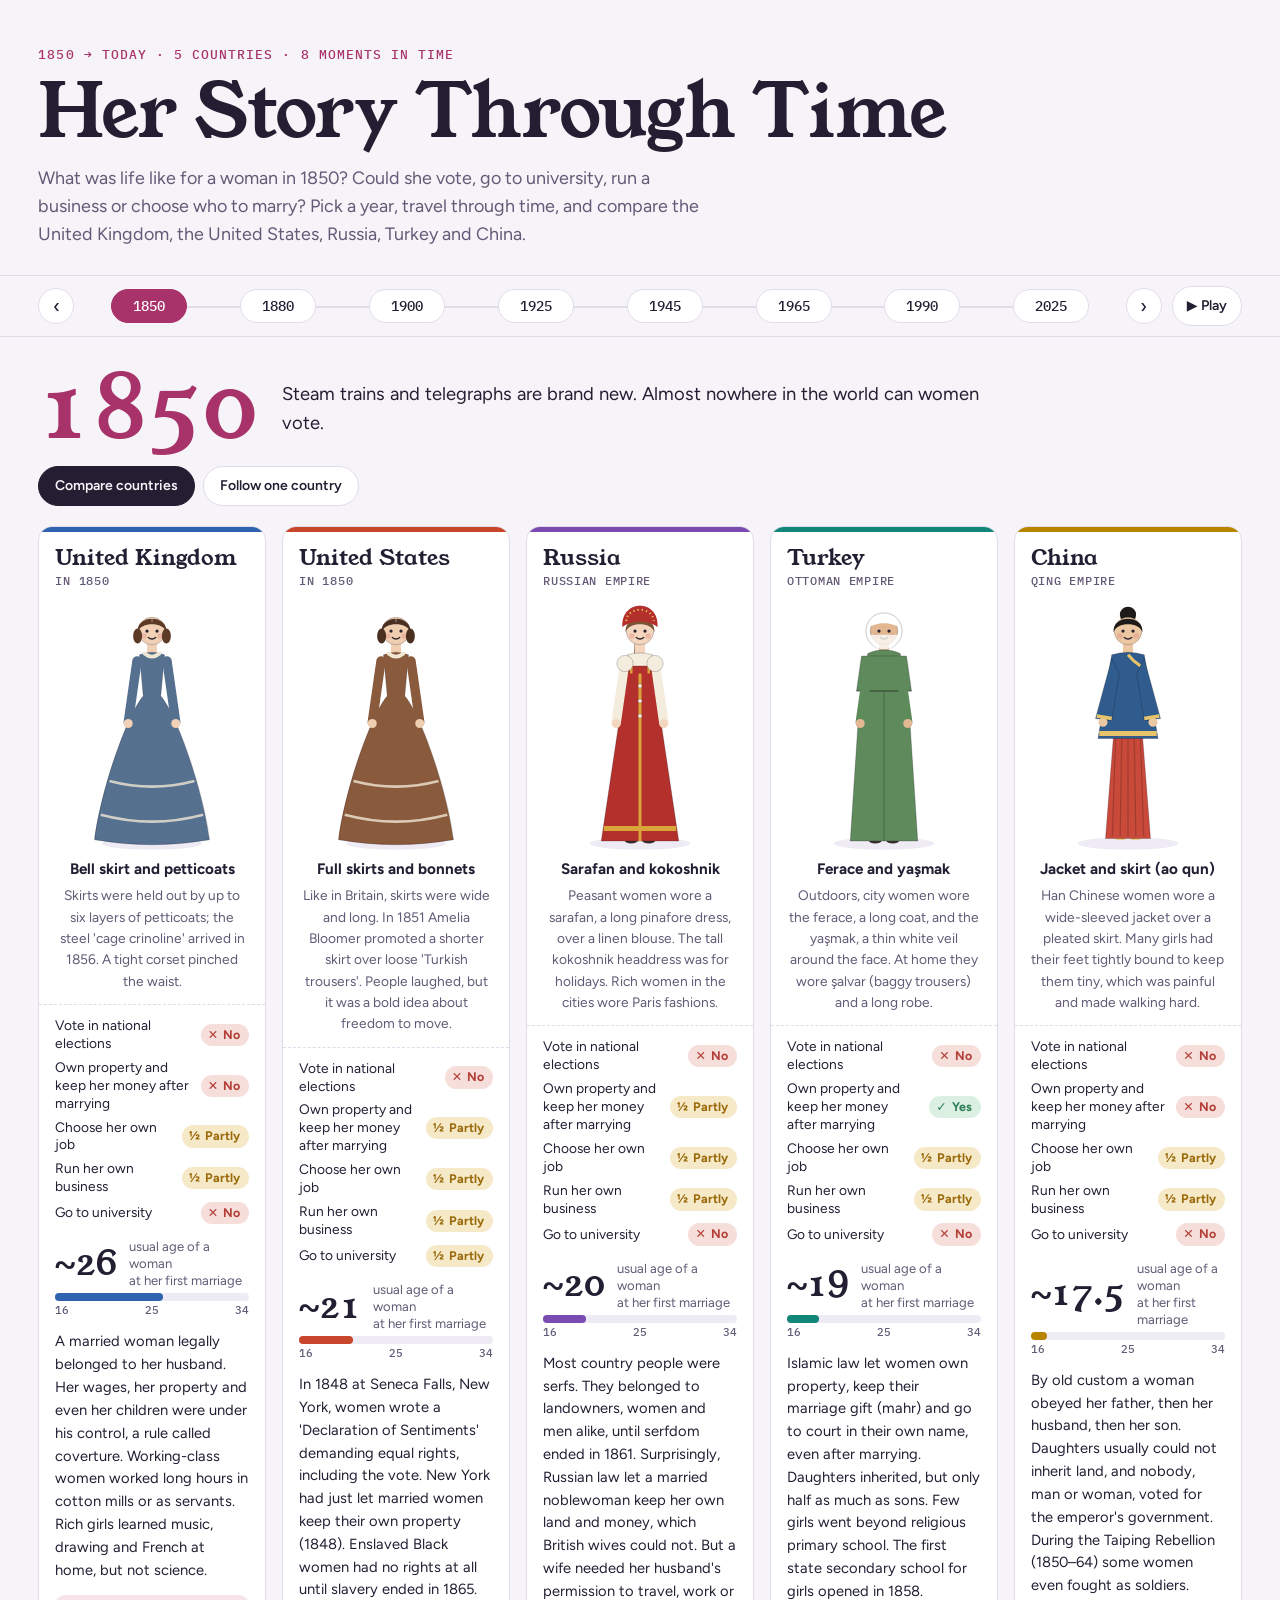
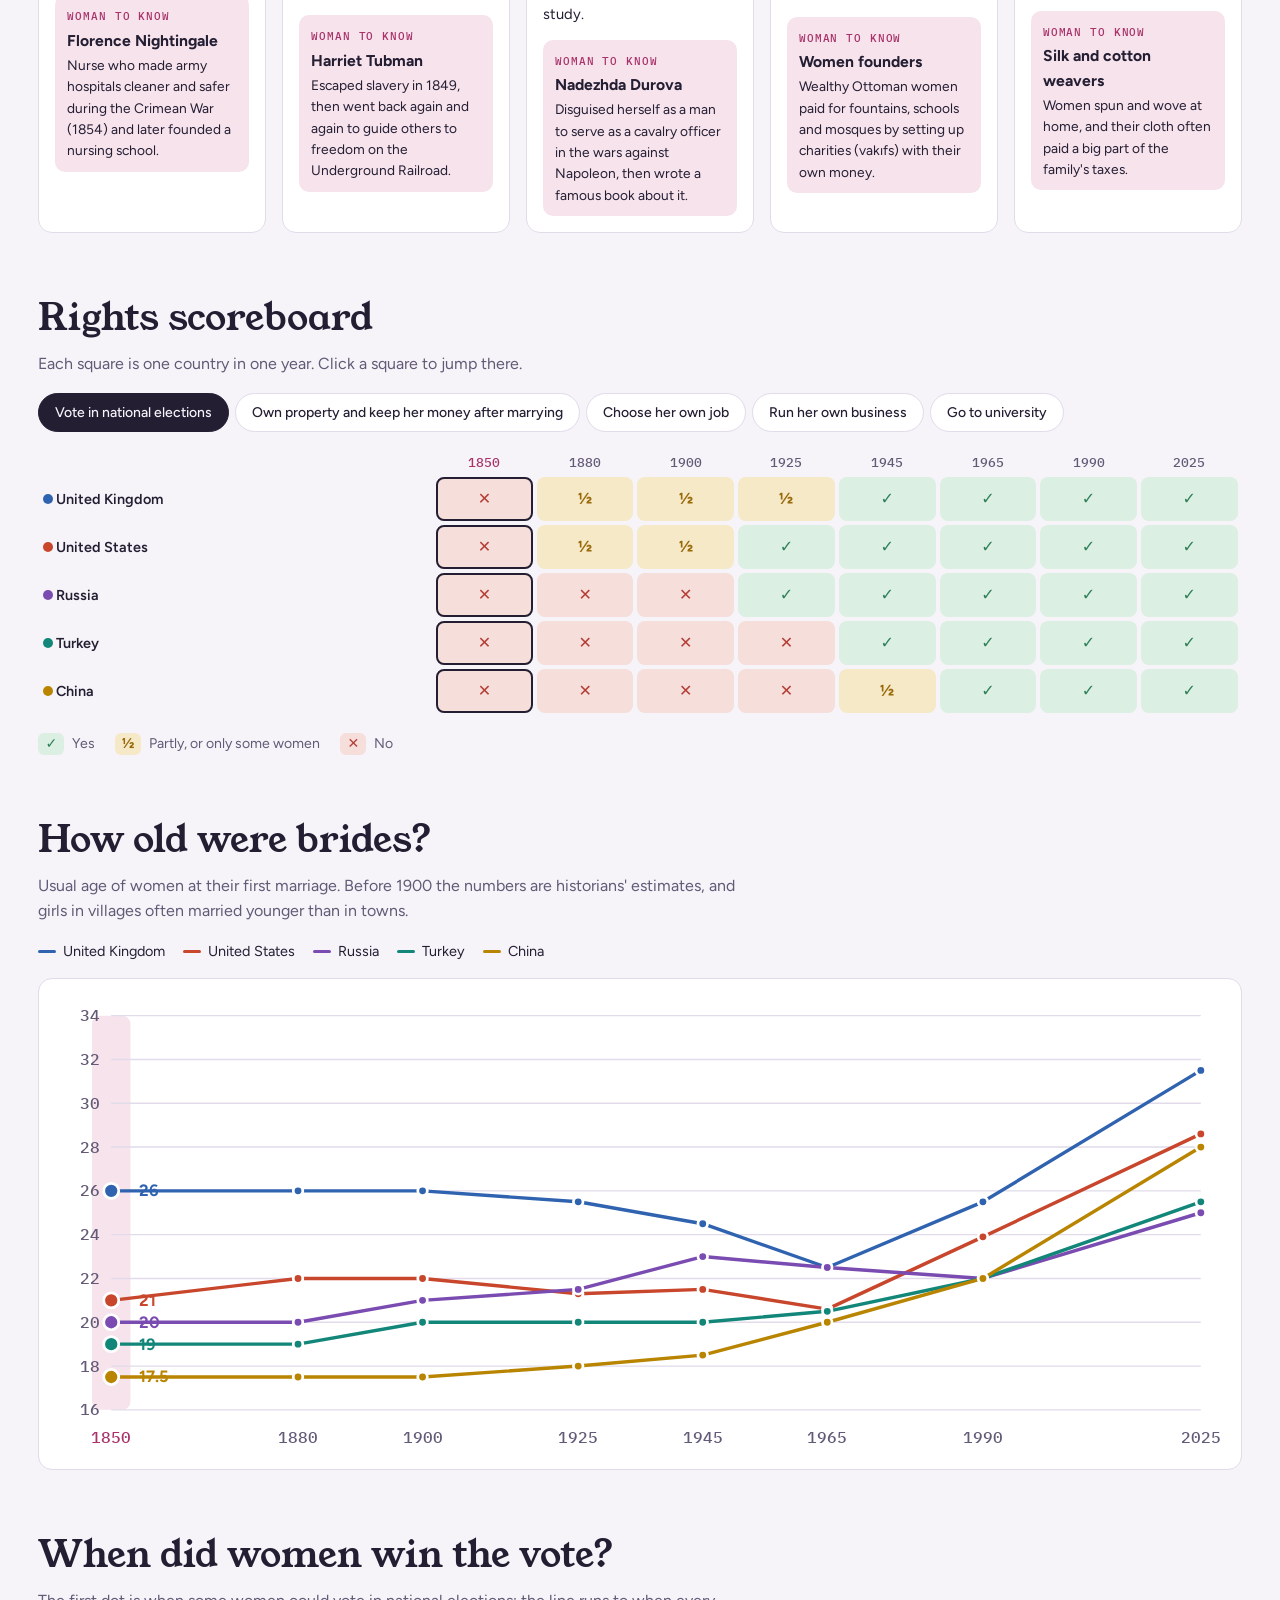
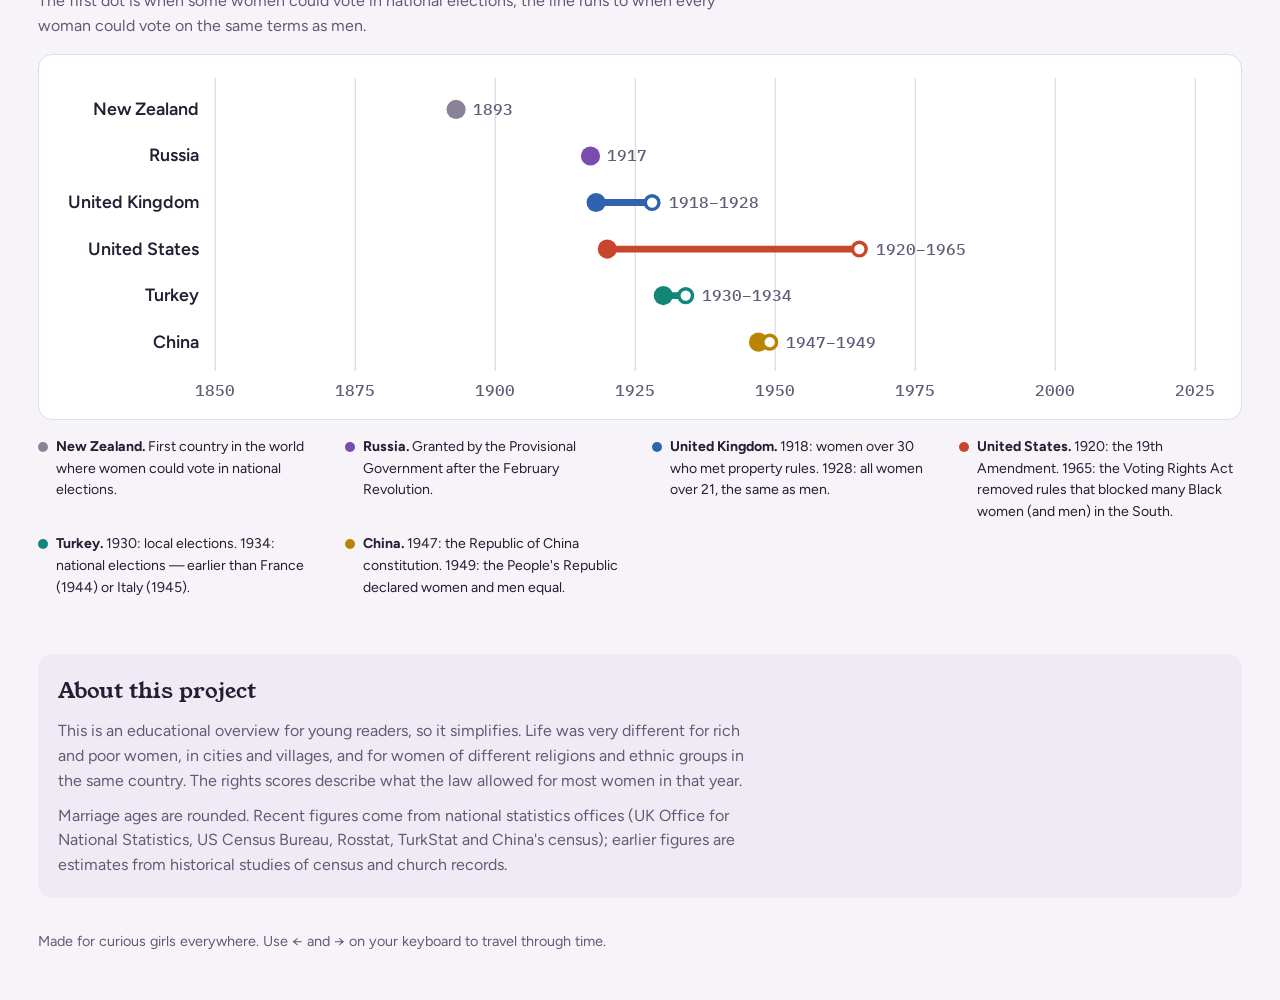
==== index.html @ 566a7b4d "Add 'Her Story Through Time' interactive women's history page Compares women's rights, work, busines" ====
<!doctype html>
<html lang="en">
<head>
<meta charset="utf-8">
<meta name="viewport" content="width=device-width, initial-scale=1, viewport-fit=cover">
<title>Her Story Through Time</title>
<meta name="description" content="How women's lives changed from 1850 to today in the United Kingdom, the United States, Russia, Turkey and China: rights, work, school, marriage and clothes.">
<link rel="preconnect" href="https://fonts.googleapis.com">
<link rel="preconnect" href="https://fonts.gstatic.com" crossorigin>
<link rel="stylesheet" href="https://fonts.googleapis.com/css2?family=Young+Serif&family=Figtree:wght@400;500;600;700&family=IBM+Plex+Mono:wght@500&display=swap">
<link rel="stylesheet" href="css/style.css">
</head>
<body>
<!--BODY-->
<header class="hero wrap">
  <p class="eyebrow">1850 → today · 5 countries · 8 moments in time</p>
  <h1>Her Story Through Time</h1>
  <p class="lede">What was life like for a woman in 1850? Could she vote, go to university, run a business or choose who to marry? Pick a year, travel through time, and compare the United Kingdom, the United States, Russia, Turkey and China.</p>
</header>

<nav class="timebar" aria-label="Choose a year">
  <div class="wrap timebar-inner">
    <button class="nav-btn" id="prev" type="button" aria-label="Previous year">‹</button>
    <ol class="ruler" id="ruler"></ol>
    <button class="nav-btn" id="next" type="button" aria-label="Next year">›</button>
    <button class="play-btn" id="play" type="button" aria-pressed="false">▶ Play</button>
  </div>
</nav>

<main class="wrap">
  <section class="era-head" aria-live="polite">
    <p class="era-year" id="eraYear">1850</p>
    <p class="era-context" id="eraContext"></p>
  </section>

  <div class="view-switch" role="tablist" aria-label="How to explore">
    <button role="tab" id="tab-compare" aria-selected="true" type="button">Compare countries</button>
    <button role="tab" id="tab-journey" aria-selected="false" type="button">Follow one country</button>
    <div class="country-pick" id="countryPick" hidden></div>
  </div>

  <section class="cards" id="cards" aria-label="Women's lives"></section>

  <section class="panel" id="scoreboard">
    <div class="panel-head">
      <h2>Rights scoreboard</h2>
      <p>Each square is one country in one year. Click a square to jump there.</p>
    </div>
    <div class="right-tabs" id="rightTabs" role="tablist" aria-label="Choose a right"></div>
    <div class="table-scroll"><table class="heat" id="heat"></table></div>
    <ul class="key">
      <li><span class="lvl lvl-2">✓</span> Yes</li>
      <li><span class="lvl lvl-1">½</span> Partly, or only some women</li>
      <li><span class="lvl lvl-0">✕</span> No</li>
    </ul>
  </section>

  <section class="panel" id="marriage">
    <div class="panel-head">
      <h2>How old were brides?</h2>
      <p>Usual age of women at their first marriage. Before 1900 the numbers are historians' estimates, and girls in villages often married younger than in towns.</p>
    </div>
    <div class="legend" id="legend"></div>
    <div class="chart-wrap" id="chart"></div>
  </section>

  <section class="panel" id="votes">
    <div class="panel-head">
      <h2>When did women win the vote?</h2>
      <p>The first dot is when some women could vote in national elections; the line runs to when every woman could vote on the same terms as men.</p>
    </div>
    <div class="vote-line" id="voteLine"></div>
  </section>

  <section class="panel sources">
    <h2>About this project</h2>
    <p>This is an educational overview for young readers, so it simplifies. Life was very different for rich and poor women, in cities and villages, and for women of different religions and ethnic groups in the same country. The rights scores describe what the law allowed for most women in that year.</p>
    <p>Marriage ages are rounded. Recent figures come from national statistics offices (UK Office for National Statistics, US Census Bureau, Rosstat, TurkStat and China's census); earlier figures are estimates from historical studies of census and church records.</p>
  </section>
</main>

<footer class="wrap foot">
  <p>Made for curious girls everywhere. Use ← and → on your keyboard to travel through time.</p>
</footer>
<!--/BODY-->
<script src="js/data.js"></script>
<script src="js/figure.js"></script>
<script src="js/app.js"></script>
</body>
</html>
---- css/style.css ----
/* Layout: a time ruler pinned on top, a row of five "exhibit cards" (paper dolls + facts),
   then three overview panels: scoreboard heatmap, marriage-age chart, vote timeline. */
:root {
  --paper: #f6f4f9;
  --surface: #ffffff;
  --sunk: #efebf4;
  --ink: #241e33;
  --muted: #625a76;
  --line: #e1dbea;
  --accent: #a8336a;
  --accent-soft: #f6e3ec;
  --on-accent: #ffffff;

  --yes: #2d7f56;  --yes-bg: #dcefe3;
  --part: #9a6a0a; --part-bg: #f6e9c8;
  --no: #b33f37;   --no-bg: #f6dedb;

  --c-uk: #2f63b0;
  --c-usa: #c8462b;
  --c-russia: #7a4bb0;
  --c-turkey: #13867a;
  --c-china: #b98500;
  --c-nz: #8a8398;

  --display: "Young Serif", Georgia, "Times New Roman", serif;
  --body: "Figtree", system-ui, -apple-system, "Segoe UI", sans-serif;
  --mono: "IBM Plex Mono", ui-monospace, "SFMono-Regular", Menlo, monospace;

  --radius: 14px;
  color-scheme: light;
}
@media (prefers-color-scheme: dark) {
  :root:not([data-theme="light"]) {
    --paper: #16131d; --surface: #201c2a; --sunk: #2a2537; --ink: #f0ebf7; --muted: #aaa1bf; --line: #353046;
    --accent: #ee7fb0; --accent-soft: #3d2433; --on-accent: #1a1220;
    --yes: #6ccf98; --yes-bg: #1f3a2c; --part: #e8b955; --part-bg: #3d321a; --no: #f08279; --no-bg: #43231f;
    --c-uk: #7aa7ec; --c-usa: #f2846a; --c-russia: #b796ea; --c-turkey: #4cc7b7; --c-china: #e8bd4a; --c-nz: #8f889e;
    color-scheme: dark;
  }
}
:root[data-theme="dark"] {
  --paper: #16131d; --surface: #201c2a; --sunk: #2a2537; --ink: #f0ebf7; --muted: #aaa1bf; --line: #353046;
  --accent: #ee7fb0; --accent-soft: #3d2433; --on-accent: #1a1220;
  --yes: #6ccf98; --yes-bg: #1f3a2c; --part: #e8b955; --part-bg: #3d321a; --no: #f08279; --no-bg: #43231f;
  --c-uk: #7aa7ec; --c-usa: #f2846a; --c-russia: #b796ea; --c-turkey: #4cc7b7; --c-china: #e8bd4a; --c-nz: #8f889e;
  color-scheme: dark;
}

* { box-sizing: border-box; }
[hidden] { display: none !important; }
html { -webkit-text-size-adjust: 100%; }
body {
  margin: 0;
  background: var(--paper);
  color: var(--ink);
  font: 16px/1.55 var(--body);
}
.wrap { max-width: 1320px; margin: 0 auto; padding-inline: max(16px, 3vw); }
h1, h2, h3 { font-family: var(--display); font-weight: 400; text-wrap: balance; margin: 0; }
p { margin: 0; }
button { font: inherit; color: inherit; }
:focus-visible { outline: 3px solid var(--accent); outline-offset: 2px; border-radius: 6px; }

/* Hero */
.hero { padding-block: 48px 28px; display: grid; gap: 14px; }
.eyebrow { font: 500 13px/1 var(--mono); letter-spacing: .08em; text-transform: uppercase; color: var(--accent); }
.hero h1 { font-size: clamp(2.4rem, 6vw, 4.6rem); line-height: 1.02; letter-spacing: -.01em; }
.lede { max-width: 62ch; font-size: 1.12rem; color: var(--muted); }

/* Time ruler */
.timebar {
  position: sticky; top: env(safe-area-inset-top, 0px); z-index: 10;
  background: color-mix(in srgb, var(--paper) 88%, transparent);
  backdrop-filter: blur(8px);
  border-block: 1px solid var(--line);
}
.timebar-inner { display: flex; align-items: center; gap: 10px; padding-block: 10px; }
.ruler {
  list-style: none; margin: 0; padding: 0; flex: 1; min-width: 0;
  display: grid; grid-template-columns: repeat(8, minmax(0, 1fr)); position: relative;
}
.ruler::before {
  content: ""; position: absolute; left: 6%; right: 6%; top: 50%; height: 2px; background: var(--line);
}
.ruler li { position: relative; display: flex; justify-content: center; }
.ruler button {
  position: relative; border: 1.5px solid var(--line); background: var(--surface);
  font: 500 14px/1 var(--mono); padding: 9px 8px; border-radius: 999px; cursor: pointer;
  min-width: 0; width: 100%; max-width: 76px; font-variant-numeric: tabular-nums;
  transition: background .2s, color .2s, border-color .2s;
}
.ruler button:hover { border-color: var(--accent); }
.ruler button[aria-current="true"] { background: var(--accent); border-color: var(--accent); color: var(--on-accent); }
.nav-btn {
  flex: none; width: 36px; height: 36px; border-radius: 50%; border: 1.5px solid var(--line);
  background: var(--surface); font-size: 20px; line-height: 1; cursor: pointer;
}
.nav-btn:hover, .play-btn:hover { border-color: var(--accent); }
.play-btn {
  flex: none; border: 1.5px solid var(--line); background: var(--surface); border-radius: 999px;
  padding: 8px 14px; font-weight: 600; font-size: 14px; cursor: pointer;
}
.play-btn[aria-pressed="true"] { background: var(--accent-soft); border-color: var(--accent); color: var(--accent); }

/* Era heading */
.era-head { display: grid; grid-template-columns: auto 1fr; gap: 6px 24px; align-items: center; padding-block: 32px 18px; }
.era-year { font: 400 clamp(3rem, 8vw, 5.5rem)/0.9 var(--display); color: var(--accent); font-variant-numeric: tabular-nums; }
.era-context { max-width: 60ch; font-size: 1.15rem; }

/* View switch */
.view-switch { display: flex; flex-wrap: wrap; gap: 8px; align-items: center; margin-bottom: 20px; }
.view-switch [role="tab"], .country-pick button, .right-tabs button {
  border: 1.5px solid var(--line); background: var(--surface); border-radius: 999px;
  padding: 8px 16px; font-weight: 600; font-size: 14px; cursor: pointer;
}
.view-switch [role="tab"][aria-selected="true"], .right-tabs button[aria-selected="true"] {
  background: var(--ink); color: var(--paper); border-color: var(--ink);
}
.country-pick { display: flex; flex-wrap: wrap; gap: 6px; padding-left: 8px; border-left: 1.5px solid var(--line); margin-left: 4px; }
.country-pick button { display: inline-flex; align-items: center; gap: 7px; font-weight: 500; }
.country-pick button[aria-pressed="true"] { border-color: currentColor; font-weight: 700; }
.dot { width: 10px; height: 10px; border-radius: 50%; display: inline-block; flex: none; }

/* Cards */
.cards { display: grid; grid-template-columns: repeat(auto-fill, minmax(236px, 1fr)); gap: 16px; }
@media (min-width: 1200px) { .cards.compare { grid-template-columns: repeat(5, minmax(0, 1fr)); } }
.card {
  background: var(--surface); border: 1px solid var(--line); border-radius: var(--radius);
  display: flex; flex-direction: column; min-width: 0; overflow: hidden;
}
.card-top { padding: 14px 16px 0; display: grid; gap: 2px; border-top: 5px solid var(--cc); }
.card-top h3 { font-size: 1.35rem; line-height: 1.15; }
.card-state { font: 500 12px/1.3 var(--mono); letter-spacing: .06em; text-transform: uppercase; color: var(--muted); }
.doll { margin: 0; padding: 8px 16px 0; display: grid; justify-items: center; }
.doll svg { width: 100%; max-width: 150px; height: auto; display: block; }
.fig-ground { fill: var(--sunk); }
.dress-name { font-weight: 700; font-size: .95rem; text-align: center; margin-top: 4px; }
.dress-text { font-size: .86rem; color: var(--muted); padding: 4px 16px 12px; text-align: center; }
.card-body { padding: 12px 16px 16px; display: grid; gap: 14px; border-top: 1px dashed var(--line); }

.rights { list-style: none; margin: 0; padding: 0; display: grid; gap: 6px; }
.rights li { display: grid; grid-template-columns: 1fr auto; gap: 10px; align-items: center; font-size: .86rem; line-height: 1.3; }
.pill {
  display: inline-flex; align-items: center; gap: 5px; padding: 3px 9px 3px 7px; border-radius: 999px;
  font-weight: 700; font-size: .78rem; white-space: nowrap;
}
.pill b { font-weight: 800; }
.pill-2 { background: var(--yes-bg); color: var(--yes); }
.pill-1 { background: var(--part-bg); color: var(--part); }
.pill-0 { background: var(--no-bg); color: var(--no); }

.age { display: grid; grid-template-columns: auto 1fr; gap: 4px 12px; align-items: center; }
.age-num { font: 400 2.1rem/1 var(--display); font-variant-numeric: tabular-nums; }
.age-label { font-size: .82rem; color: var(--muted); line-height: 1.3; }
.age-bar { grid-column: 1 / -1; position: relative; height: 8px; background: var(--sunk); border-radius: 99px; }
.age-bar span { position: absolute; left: 0; top: 0; bottom: 0; border-radius: 99px; background: var(--cc); }
.age-scale { grid-column: 1 / -1; display: flex; justify-content: space-between; font: 500 11px/1 var(--mono); color: var(--muted); }

.note { font-size: .92rem; }
.star { background: var(--accent-soft); border-radius: 10px; padding: 10px 12px; font-size: .86rem; }
.star-label { font: 500 11px/1.2 var(--mono); letter-spacing: .08em; text-transform: uppercase; color: var(--accent); }
.star strong { display: block; font-size: .98rem; margin-block: 2px; }

/* Panels */
.panel { margin-top: 56px; display: grid; gap: 16px; }
.panel-head { display: grid; gap: 6px; }
.panel h2 { font-size: clamp(1.6rem, 3.5vw, 2.3rem); }
.panel-head p, .sources p { color: var(--muted); max-width: 70ch; }
.right-tabs { display: flex; flex-wrap: wrap; gap: 6px; }
.right-tabs button { font-weight: 500; }
.table-scroll { overflow-x: auto; }
.heat { border-collapse: separate; border-spacing: 4px; min-width: 620px; width: 100%; }
.heat th { font-weight: 600; font-size: .9rem; text-align: left; white-space: nowrap; padding-right: 8px; }
.heat thead th { font: 500 13px/1 var(--mono); text-align: center; color: var(--muted); padding: 4px 0; font-variant-numeric: tabular-nums; }
.heat thead th.on { color: var(--accent); }
.heat td { padding: 0; }
.heat td button {
  width: 100%; height: 44px; border: 2px solid transparent; border-radius: 8px; cursor: pointer;
  font-weight: 800; font-size: 1rem;
}
.heat td button.on { border-color: var(--ink); }
.lvl-2, .heat .lvl-2 { background: var(--yes-bg); color: var(--yes); }
.lvl-1, .heat .lvl-1 { background: var(--part-bg); color: var(--part); }
.lvl-0, .heat .lvl-0 { background: var(--no-bg); color: var(--no); }
.key { list-style: none; margin: 0; padding: 0; display: flex; flex-wrap: wrap; gap: 8px 20px; font-size: .88rem; color: var(--muted); }
.key li { display: inline-flex; align-items: center; gap: 8px; }
.key .lvl { width: 26px; height: 22px; border-radius: 6px; display: inline-grid; place-items: center; font-weight: 800; }

.legend { display: flex; flex-wrap: wrap; gap: 6px 18px; font-size: .9rem; }
.legend span { display: inline-flex; align-items: center; gap: 7px; }
.legend i { width: 18px; height: 3px; border-radius: 2px; display: inline-block; }
.chart-wrap { overflow-x: auto; background: var(--surface); border: 1px solid var(--line); border-radius: var(--radius); padding: 12px; }
.chart-wrap svg { display: block; width: 100%; min-width: 560px; height: auto; }
.chart-wrap text { fill: var(--muted); font: 500 12px var(--mono); }
.chart-wrap .grid { stroke: var(--line); stroke-width: 1; }
.chart-wrap .band { fill: var(--accent-soft); }
.chart-wrap .band-label { fill: var(--accent); }
.chart-wrap .series { fill: none; stroke-width: 2.5; stroke-linejoin: round; stroke-linecap: round; }
.chart-wrap .pt { stroke: var(--surface); stroke-width: 2; }
.chart-wrap .pt-label { font: 700 12px var(--body); }

.vote-line { overflow-x: auto; background: var(--surface); border: 1px solid var(--line); border-radius: var(--radius); padding: 12px; }
.vote-line svg { display: block; width: 100%; min-width: 620px; height: auto; }
.vote-line text { font: 500 12px var(--mono); fill: var(--muted); }
.vote-line .row-label { font: 600 13px var(--body); fill: var(--ink); }
.vote-line .grid { stroke: var(--line); }
.vote-notes { list-style: none; margin: 0; padding: 0; display: grid; grid-template-columns: repeat(auto-fill, minmax(260px, 1fr)); gap: 10px 24px; font-size: .88rem; }
.vote-notes li { display: grid; grid-template-columns: auto 1fr; gap: 8px; align-items: baseline; }
.vote-notes .dot { transform: translateY(1px); }

.sources { padding: 20px; background: var(--sunk); border-radius: var(--radius); gap: 10px; }
.sources h2 { font-size: 1.4rem; }
.foot { padding-block: 32px 48px; color: var(--muted); font-size: .9rem; }

/* Card entrance */
@media (prefers-reduced-motion: no-preference) {
  .card { animation: rise .45s ease both; }
  .card:nth-child(2) { animation-delay: .04s; } .card:nth-child(3) { animation-delay: .08s; }
  .card:nth-child(4) { animation-delay: .12s; } .card:nth-child(5) { animation-delay: .16s; }
  @keyframes rise { from { transform: translateY(8px); opacity: .4; } to { transform: none; opacity: 1; } }
}

@media (max-width: 720px) {
  .hero { padding-block: 32px 20px; }
  .era-head { grid-template-columns: 1fr; padding-block: 24px 14px; }
  .timebar-inner { gap: 6px; }
  .ruler button { font-size: 11px; padding: 8px 2px; }
  .nav-btn { display: none; }
  .play-btn { padding: 8px 10px; }
  .play-btn .label { display: none; }
  .country-pick { border-left: 0; padding-left: 0; margin-left: 0; width: 100%; }
}
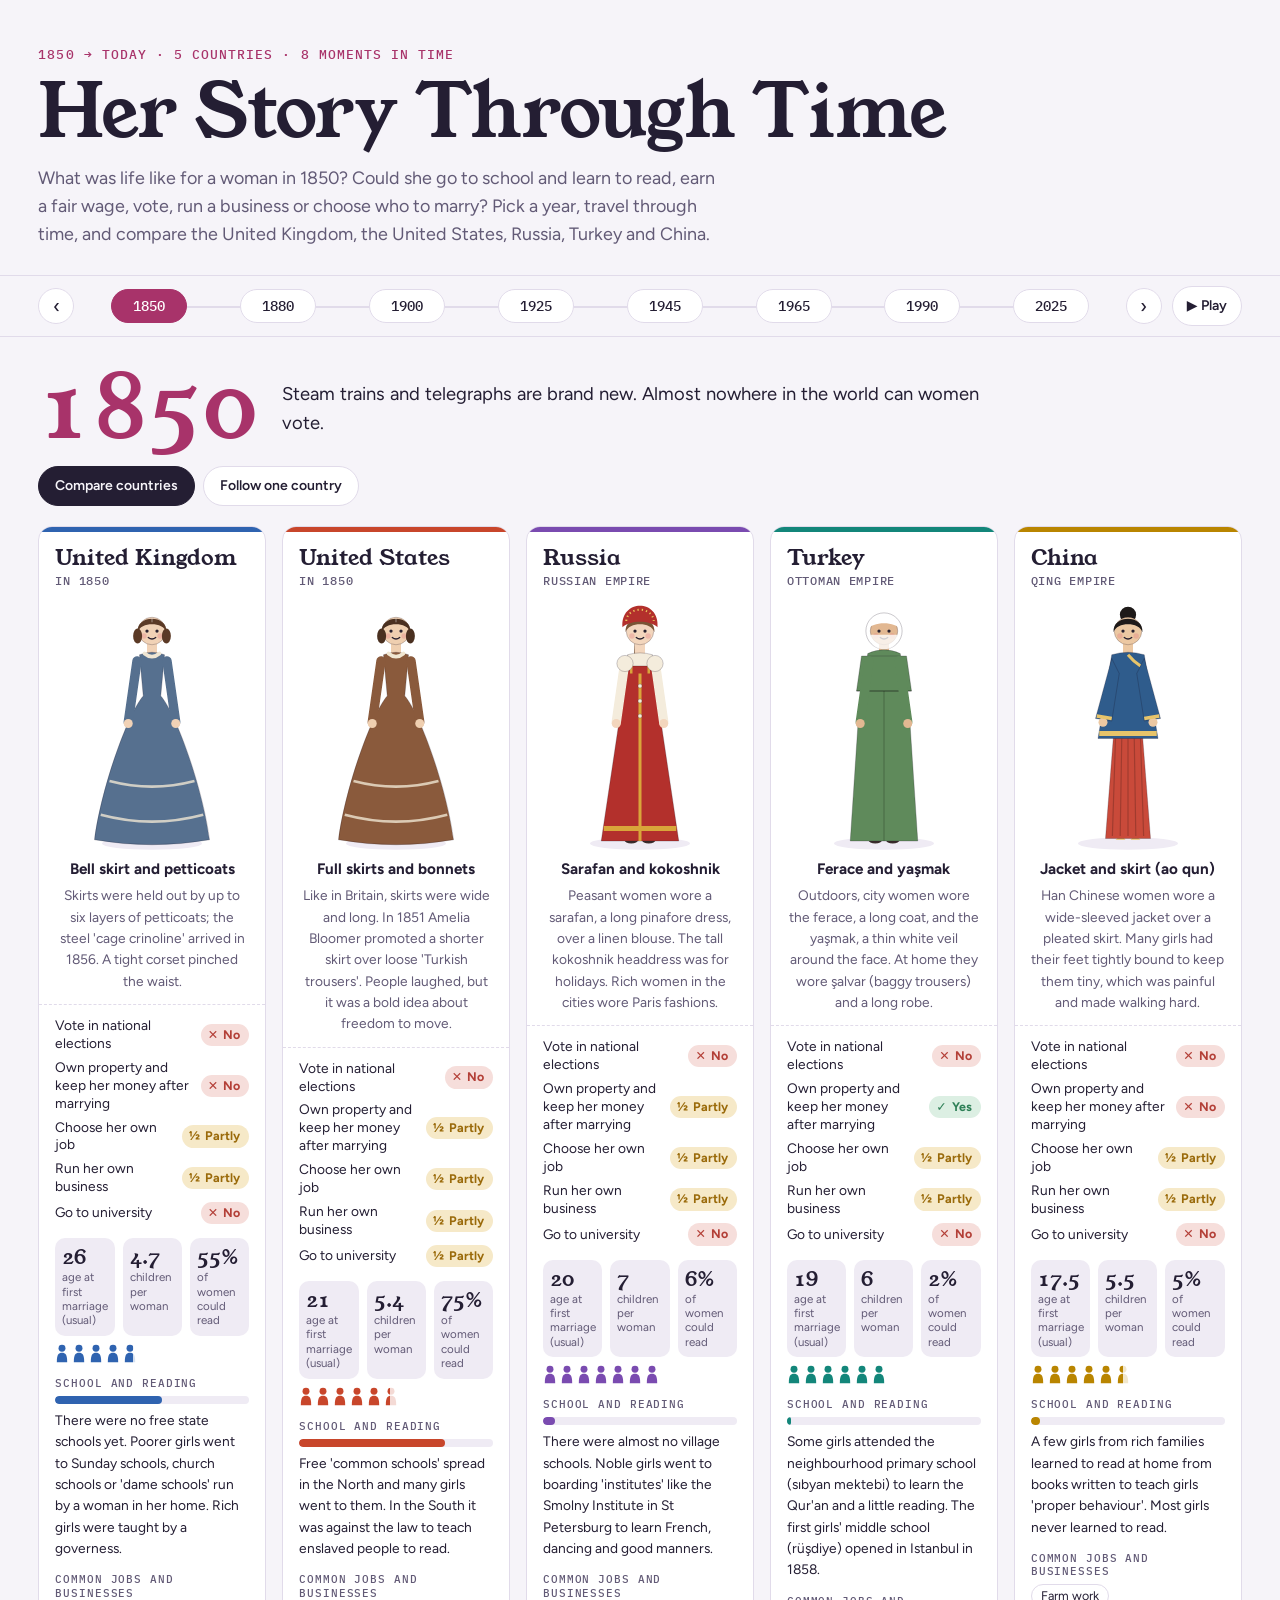
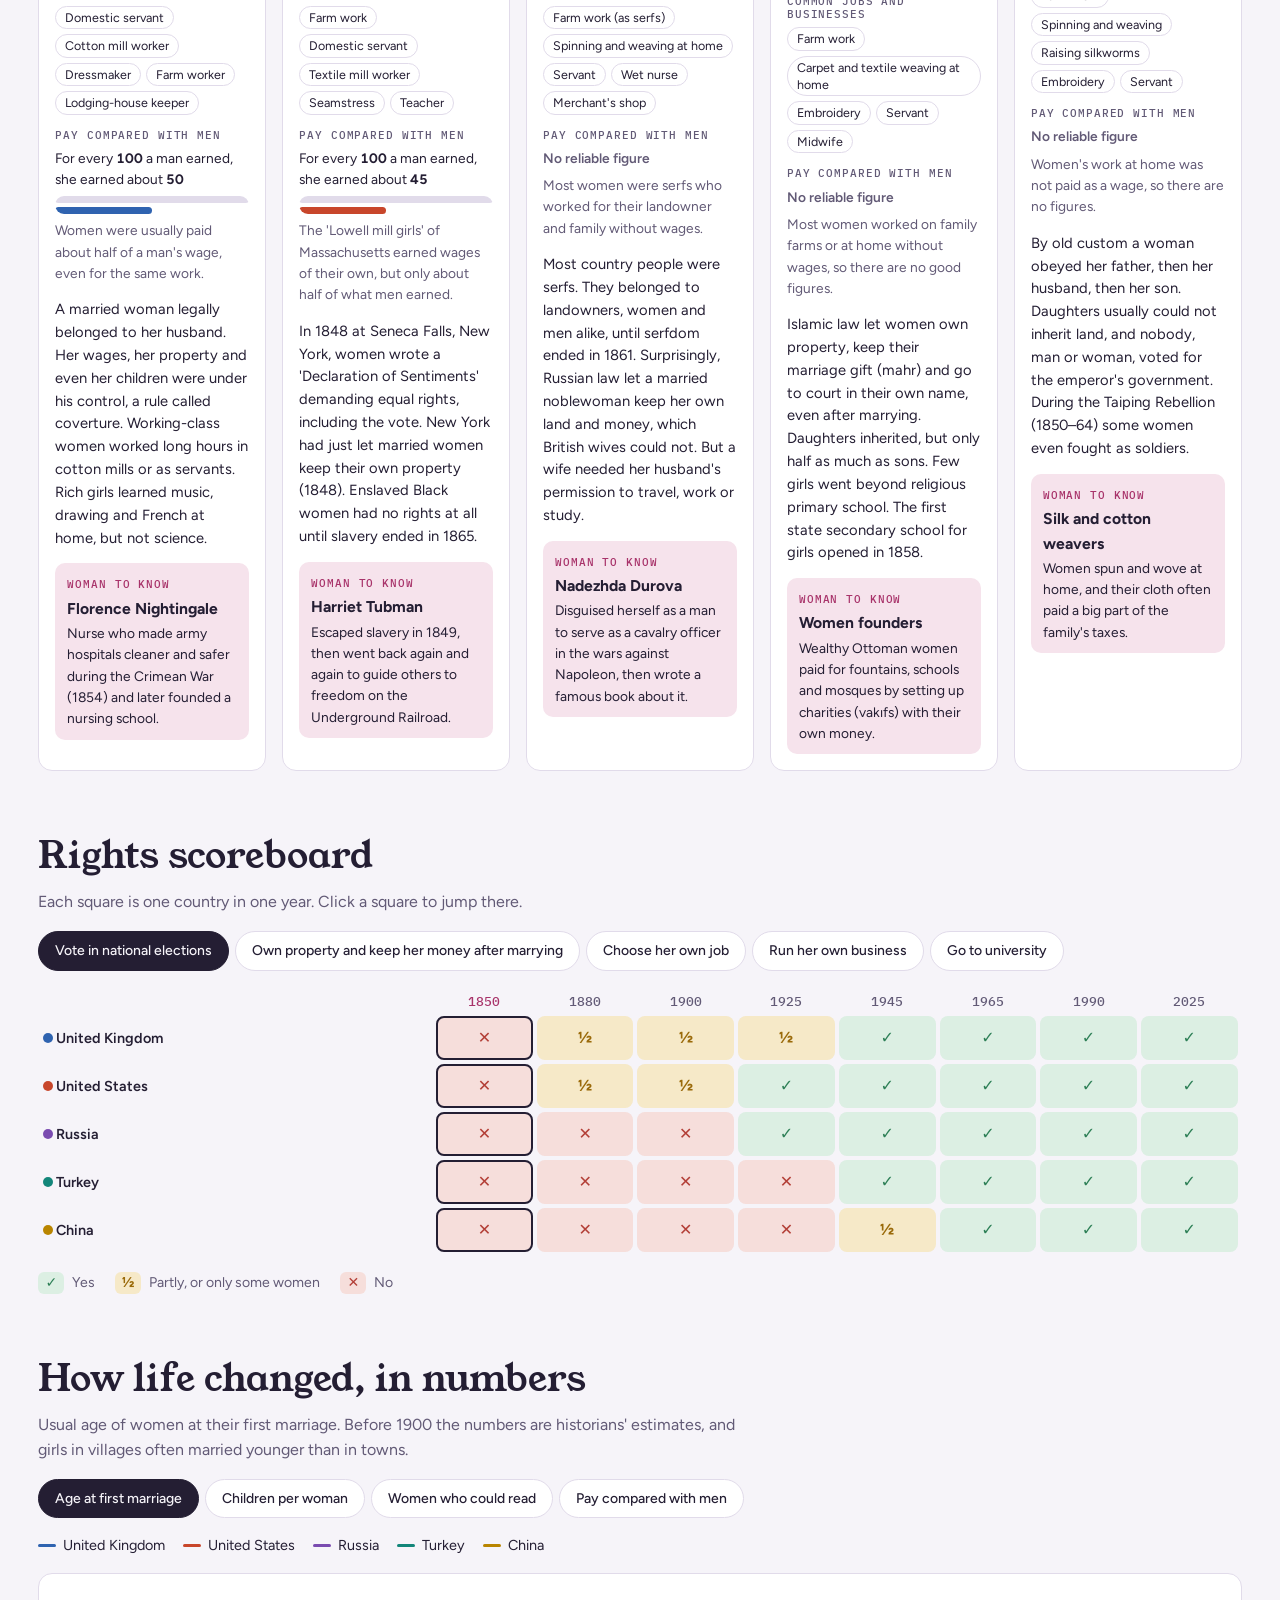
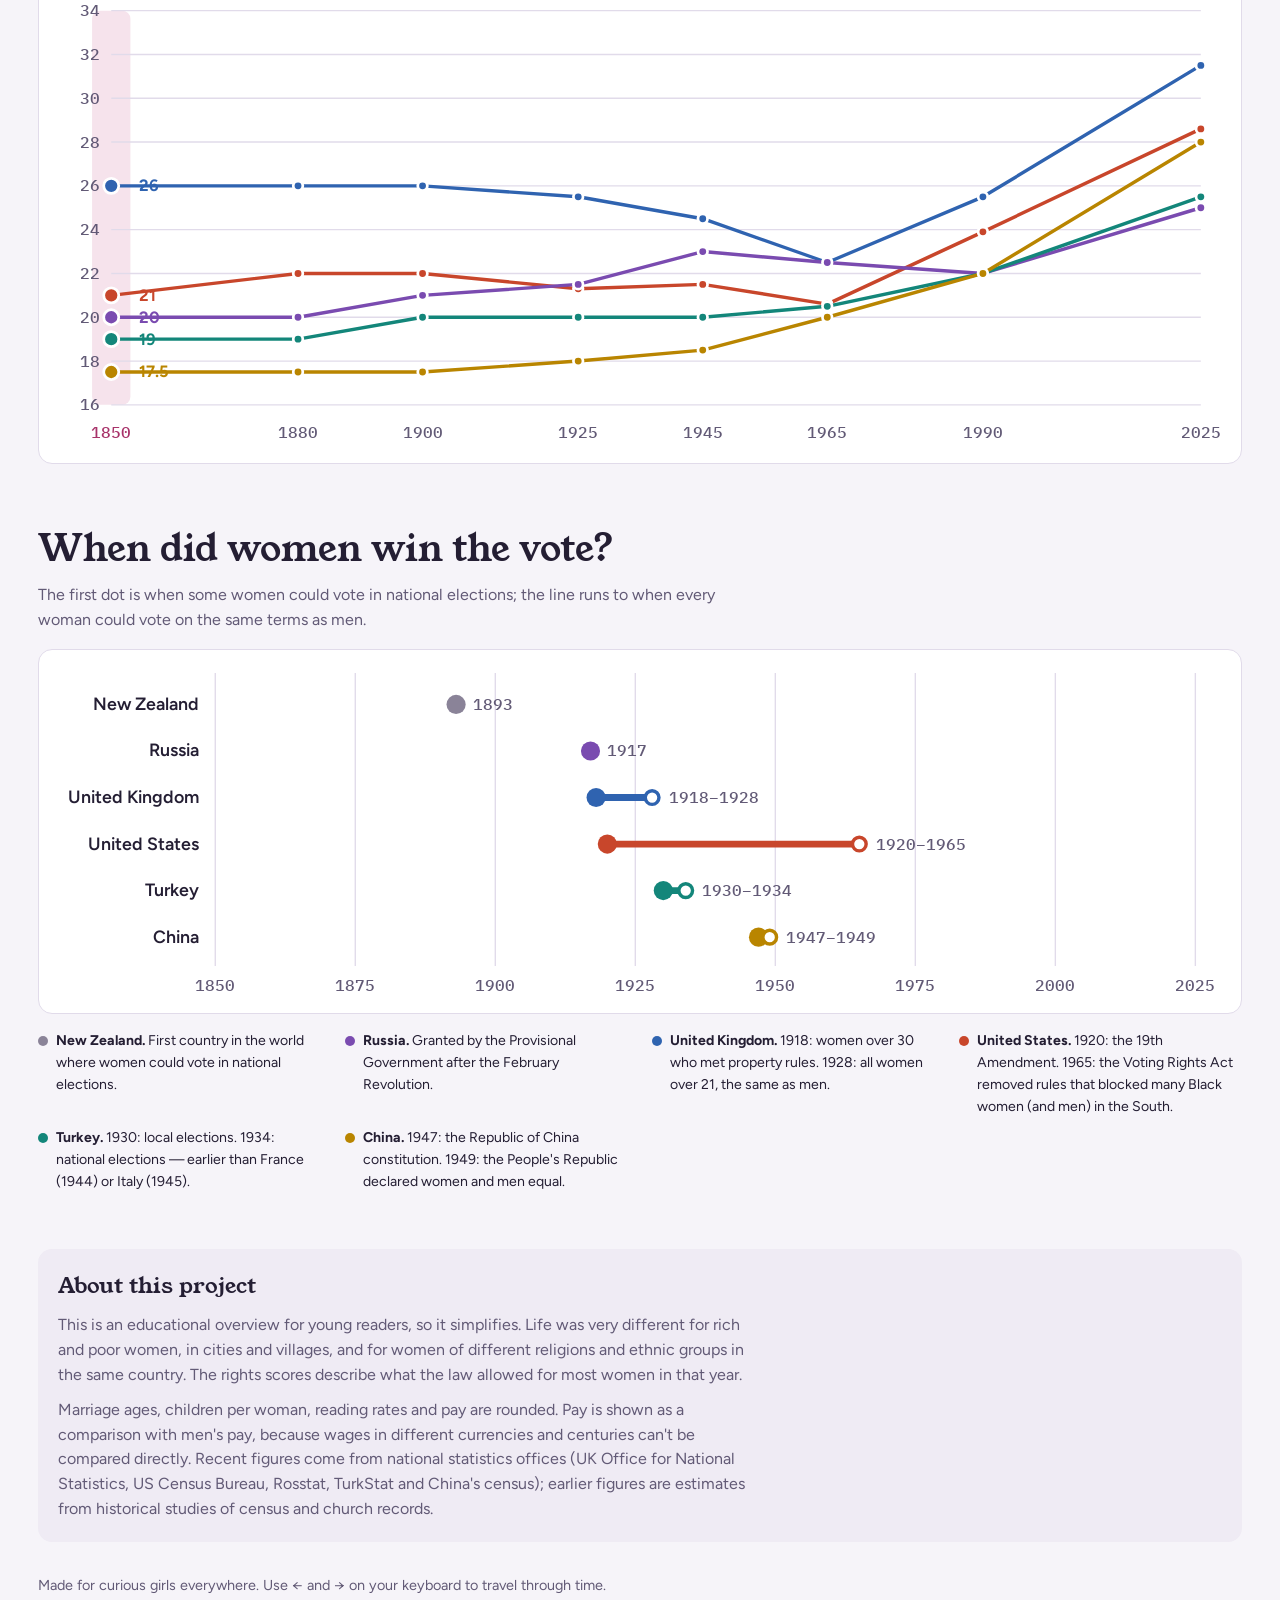
==== commit c9815ddd: "Add schooling, literacy, common jobs, children per woman and pay Each card now shows how girls were " ====
--- a/index.html
+++ b/index.html
@@ -15,7 +15,7 @@
 <header class="hero wrap">
   <p class="eyebrow">1850 → today · 5 countries · 8 moments in time</p>
   <h1>Her Story Through Time</h1>
-  <p class="lede">What was life like for a woman in 1850? Could she vote, go to university, run a business or choose who to marry? Pick a year, travel through time, and compare the United Kingdom, the United States, Russia, Turkey and China.</p>
+  <p class="lede">What was life like for a woman in 1850? Could she go to school and learn to read, earn a fair wage, vote, run a business or choose who to marry? Pick a year, travel through time, and compare the United Kingdom, the United States, Russia, Turkey and China.</p>
 </header>
 
 <nav class="timebar" aria-label="Choose a year">
@@ -55,11 +55,12 @@
     </ul>
   </section>
 
-  <section class="panel" id="marriage">
+  <section class="panel" id="trends">
     <div class="panel-head">
-      <h2>How old were brides?</h2>
-      <p>Usual age of women at their first marriage. Before 1900 the numbers are historians' estimates, and girls in villages often married younger than in towns.</p>
+      <h2>How life changed, in numbers</h2>
+      <p id="metricNote"></p>
     </div>
+    <div class="right-tabs" id="metricTabs" role="tablist" aria-label="Choose what to show"></div>
     <div class="legend" id="legend"></div>
     <div class="chart-wrap" id="chart"></div>
   </section>
@@ -75,7 +76,7 @@
   <section class="panel sources">
     <h2>About this project</h2>
     <p>This is an educational overview for young readers, so it simplifies. Life was very different for rich and poor women, in cities and villages, and for women of different religions and ethnic groups in the same country. The rights scores describe what the law allowed for most women in that year.</p>
-    <p>Marriage ages are rounded. Recent figures come from national statistics offices (UK Office for National Statistics, US Census Bureau, Rosstat, TurkStat and China's census); earlier figures are estimates from historical studies of census and church records.</p>
+    <p>Marriage ages, children per woman, reading rates and pay are rounded. Pay is shown as a comparison with men's pay, because wages in different currencies and centuries can't be compared directly. Recent figures come from national statistics offices (UK Office for National Statistics, US Census Bureau, Rosstat, TurkStat and China's census); earlier figures are estimates from historical studies of census and church records.</p>
   </section>
 </main>
 
--- a/css/style.css
+++ b/css/style.css
@@ -149,13 +149,27 @@
 .pill-1 { background: var(--part-bg); color: var(--part); }
 .pill-0 { background: var(--no-bg); color: var(--no); }
 
-.age { display: grid; grid-template-columns: auto 1fr; gap: 4px 12px; align-items: center; }
-.age-num { font: 400 2.1rem/1 var(--display); font-variant-numeric: tabular-nums; }
-.age-label { font-size: .82rem; color: var(--muted); line-height: 1.3; }
-.age-bar { grid-column: 1 / -1; position: relative; height: 8px; background: var(--sunk); border-radius: 99px; }
-.age-bar span { position: absolute; left: 0; top: 0; bottom: 0; border-radius: 99px; background: var(--cc); }
-.age-scale { grid-column: 1 / -1; display: flex; justify-content: space-between; font: 500 11px/1 var(--mono); color: var(--muted); }
-
+.stats { display: grid; grid-template-columns: repeat(3, minmax(0, 1fr)); gap: 8px; }
+.stat { display: grid; gap: 2px; align-content: start; background: var(--sunk); border-radius: 10px; padding: 8px 7px; min-width: 0; }
+.stat-num { font: 400 1.25rem/1.1 var(--display); white-space: nowrap; font-variant-numeric: tabular-nums; color: var(--ink); }
+.stat-label { font-size: .72rem; line-height: 1.25; color: var(--muted); }
+.kids { display: flex; flex-wrap: wrap; gap: 3px; margin-top: -6px; }
+.kid { width: 14px; height: 19px; }
+.kid circle, .kid path { fill: var(--cc); }
+.kid { -webkit-mask: linear-gradient(90deg, #000 var(--f), rgba(0,0,0,.2) var(--f)); mask: linear-gradient(90deg, #000 var(--f), rgba(0,0,0,.2) var(--f)); }
+.fact { display: grid; gap: 6px; font-size: .86rem; }
+.fact h4 { margin: 0; font: 500 11px/1.2 var(--mono); letter-spacing: .08em; text-transform: uppercase; color: var(--muted); }
+.meter, .pay-bars { position: relative; display: block; height: 8px; background: var(--sunk); border-radius: 99px; overflow: hidden; }
+.meter span, .pay-her { position: absolute; left: 0; top: 0; bottom: 0; border-radius: 99px; background: var(--cc); }
+.pay-bars { height: 18px; background: none; display: grid; gap: 3px; }
+.pay-bars span { position: relative; display: block; height: 7px; border-radius: 99px; }
+.pay-man { background: var(--line); width: 100%; }
+.pay-her { position: relative !important; }
+.pay-line b { font-variant-numeric: tabular-nums; }
+.pay-none { font-weight: 600; color: var(--muted); }
+.muted { color: var(--muted); }
+.chips { list-style: none; margin: 0; padding: 0; display: flex; flex-wrap: wrap; gap: 5px; }
+.chips li { border: 1px solid var(--line); border-radius: 999px; padding: 2px 9px; font-size: .78rem; line-height: 1.4; }
 .note { font-size: .92rem; }
 .star { background: var(--accent-soft); border-radius: 10px; padding: 10px 12px; font-size: .86rem; }
 .star-label { font: 500 11px/1.2 var(--mono); letter-spacing: .08em; text-transform: uppercase; color: var(--accent); }
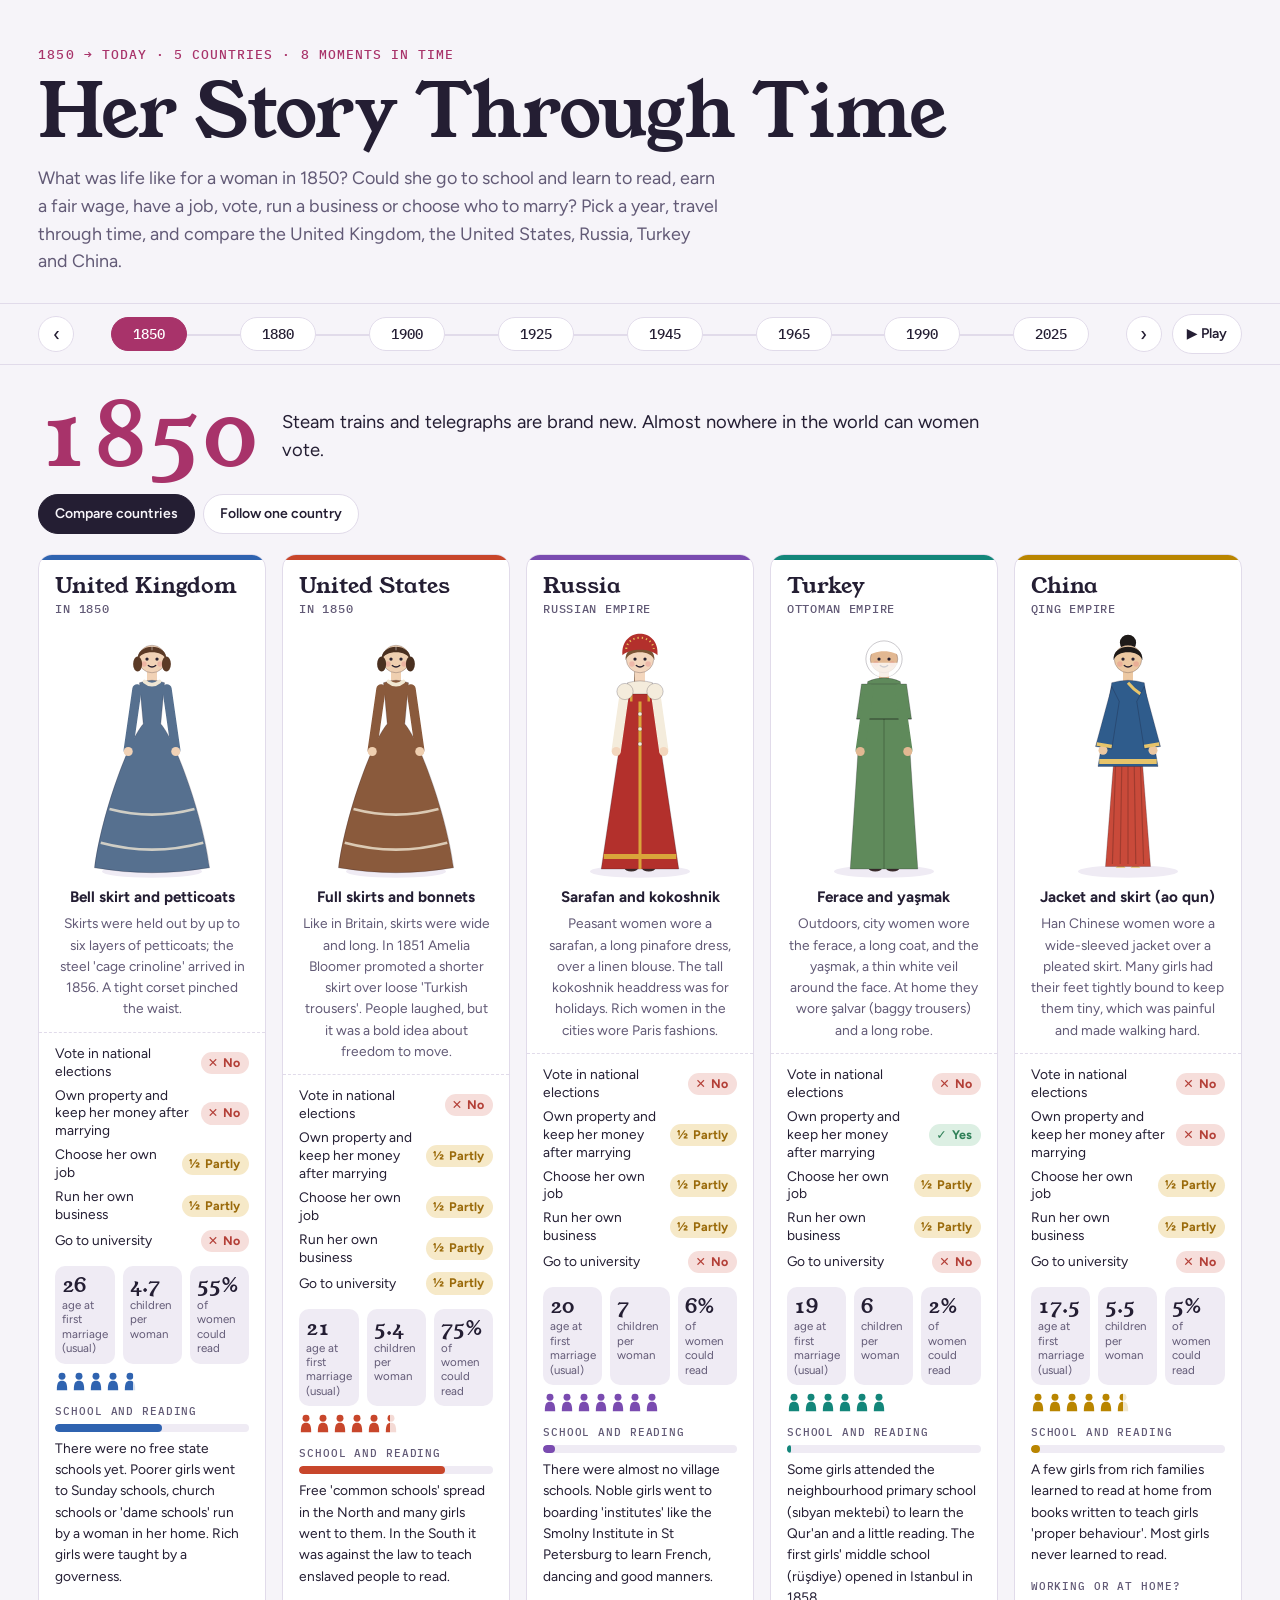
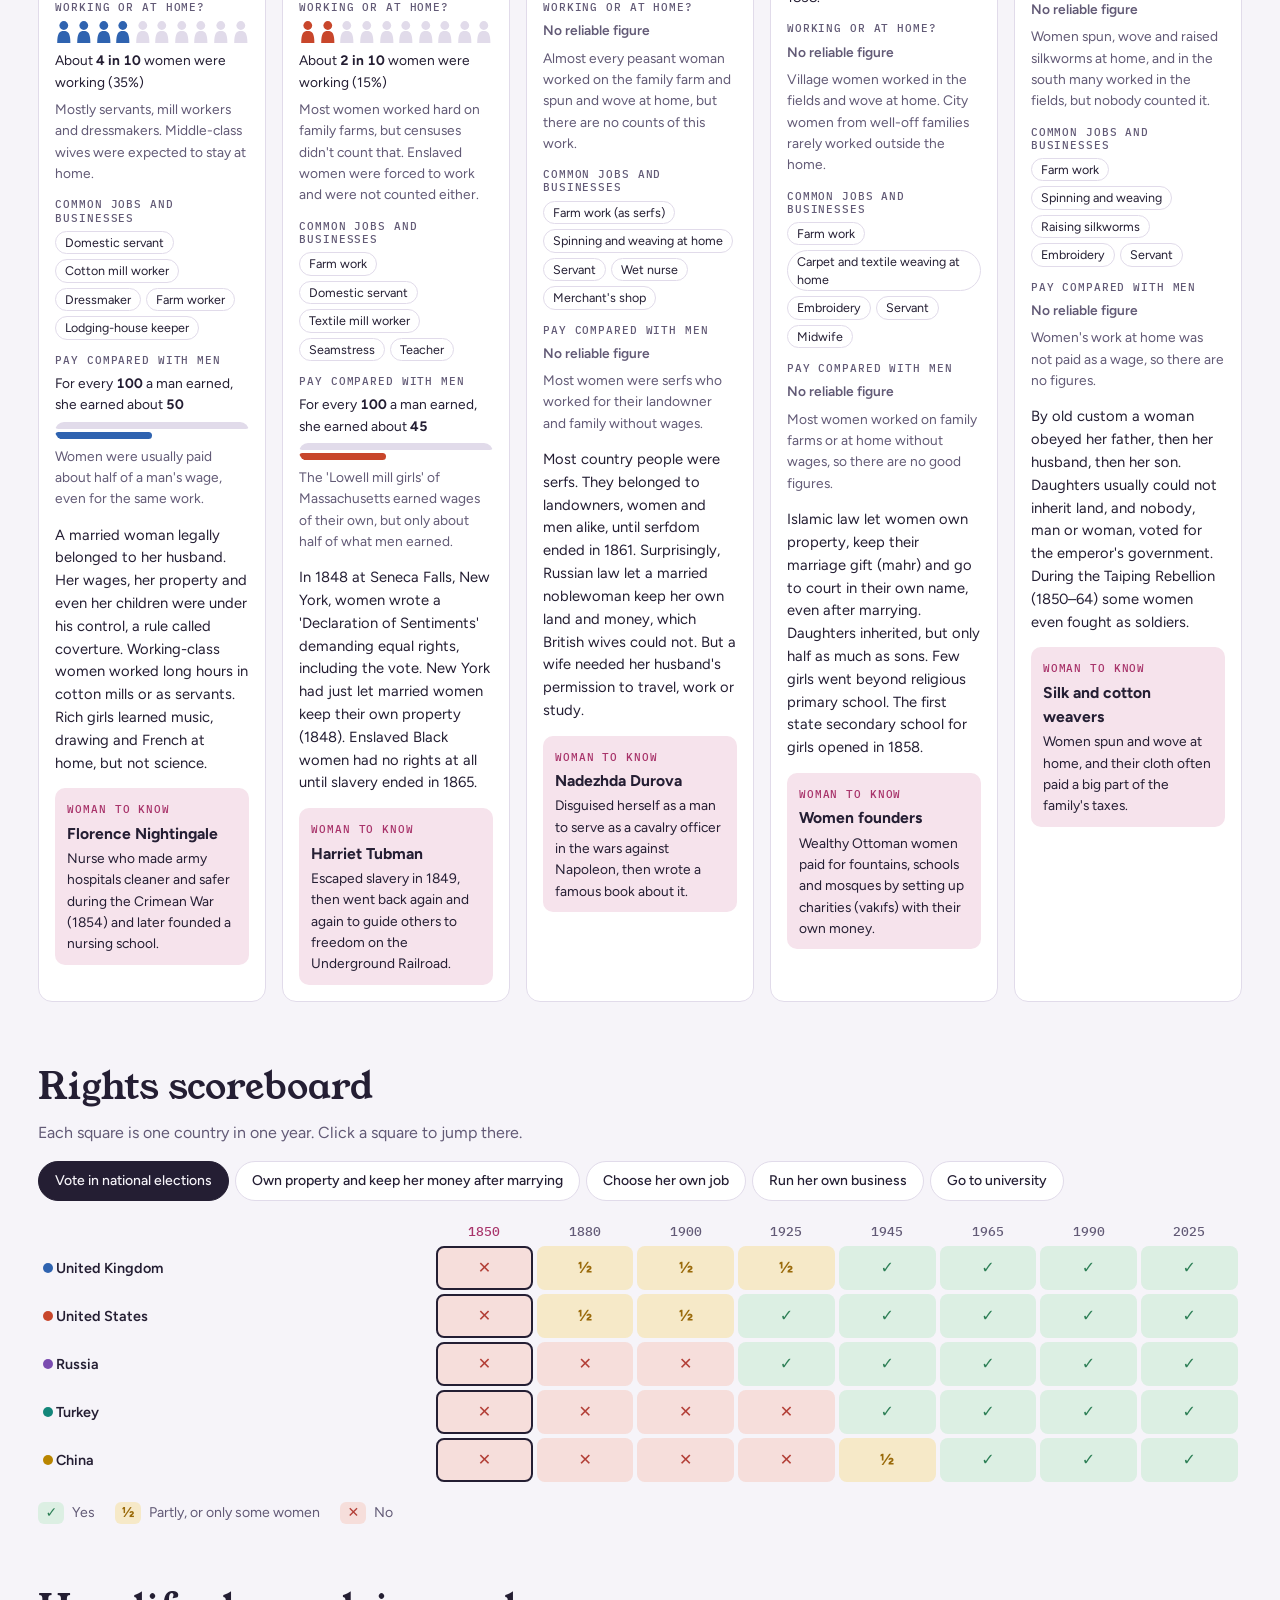
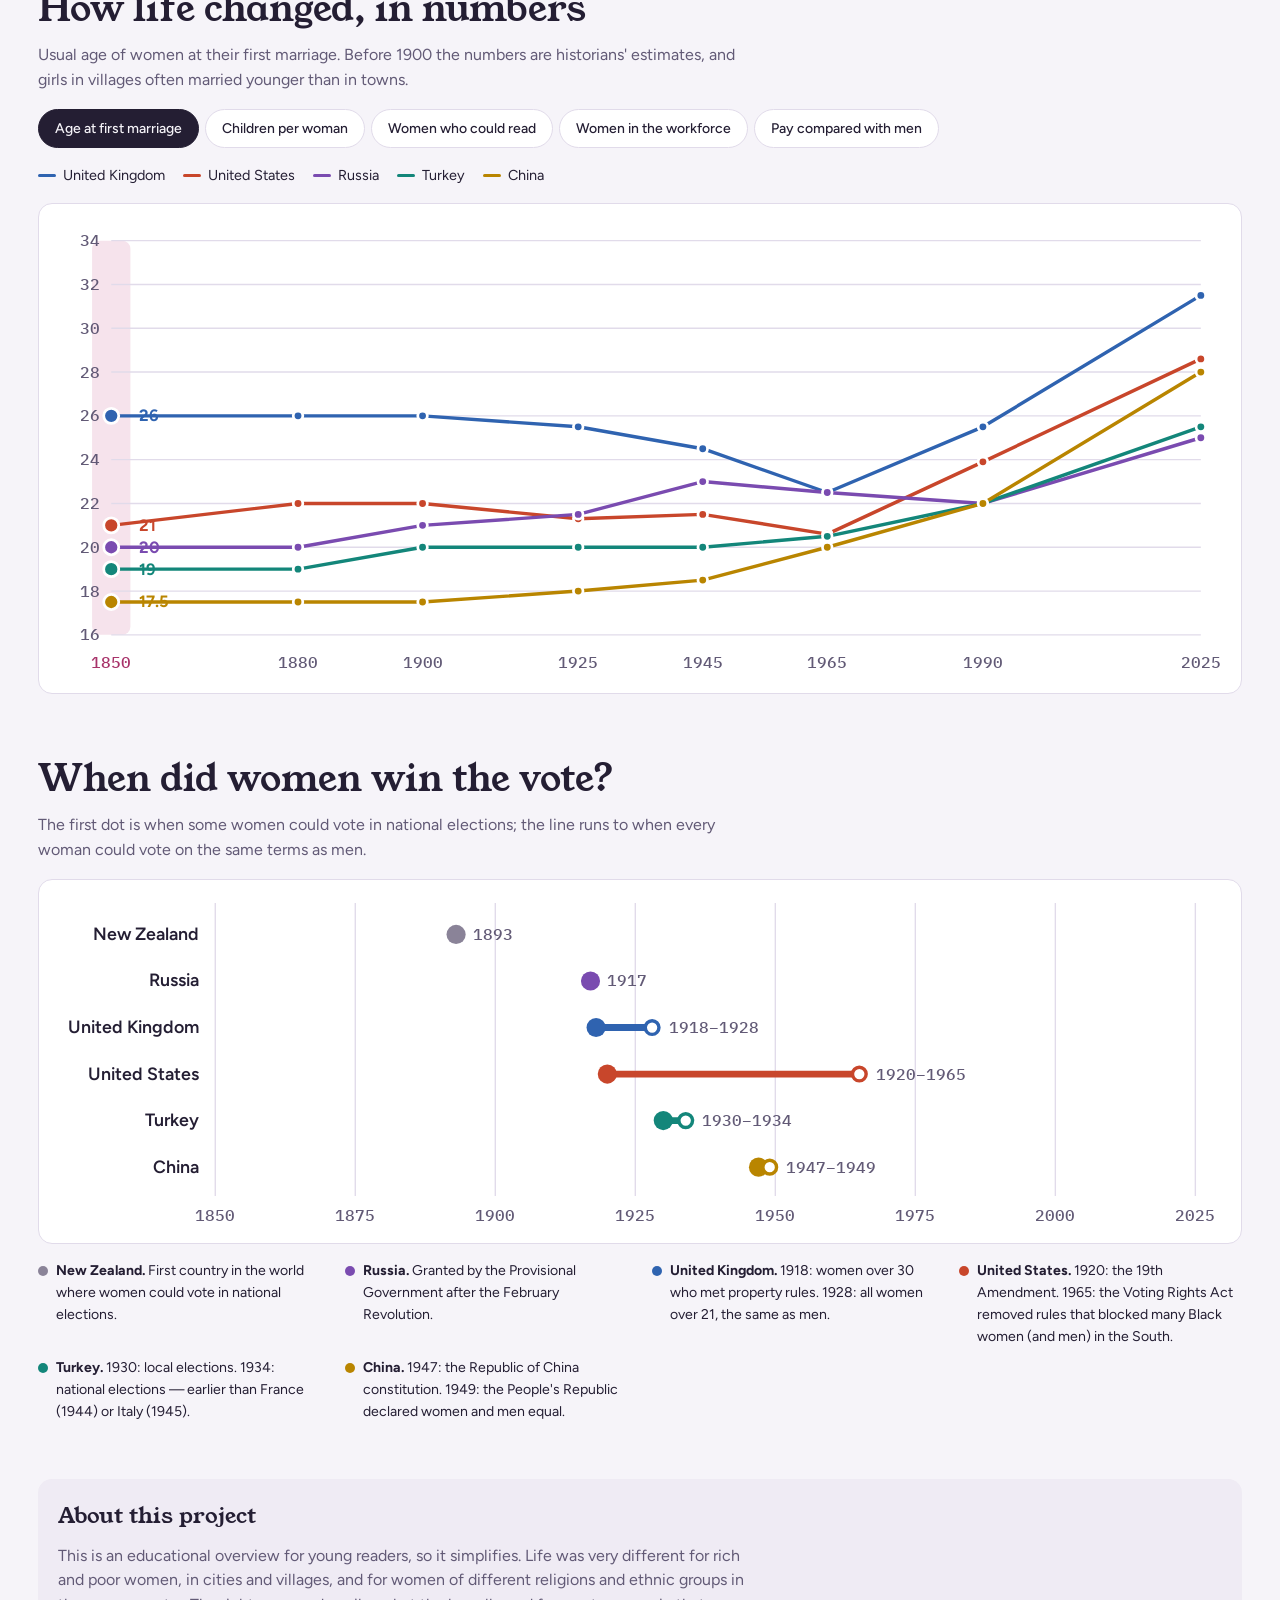
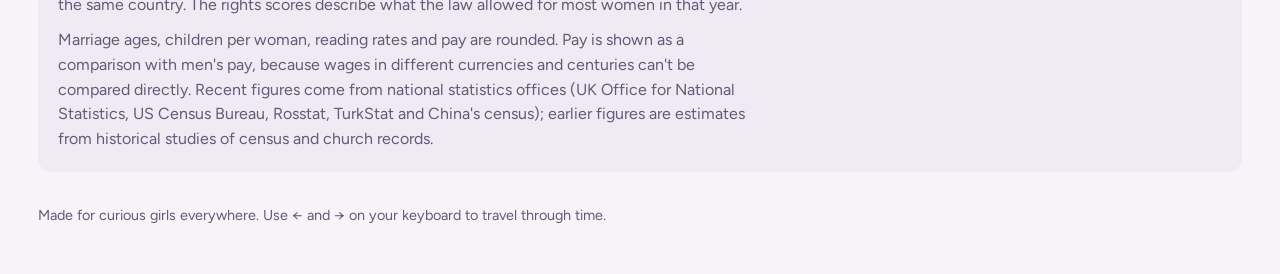
==== commit 88b161e3: "Add share of women in the workforce Each card shows how many women in 10 were working versus at home" ====
--- a/index.html
+++ b/index.html
@@ -15,7 +15,7 @@
 <header class="hero wrap">
   <p class="eyebrow">1850 → today · 5 countries · 8 moments in time</p>
   <h1>Her Story Through Time</h1>
-  <p class="lede">What was life like for a woman in 1850? Could she go to school and learn to read, earn a fair wage, vote, run a business or choose who to marry? Pick a year, travel through time, and compare the United Kingdom, the United States, Russia, Turkey and China.</p>
+  <p class="lede">What was life like for a woman in 1850? Could she go to school and learn to read, earn a fair wage, have a job, vote, run a business or choose who to marry? Pick a year, travel through time, and compare the United Kingdom, the United States, Russia, Turkey and China.</p>
 </header>
 
 <nav class="timebar" aria-label="Choose a year">
--- a/css/style.css
+++ b/css/style.css
@@ -157,6 +157,10 @@
 .kid { width: 14px; height: 19px; }
 .kid circle, .kid path { fill: var(--cc); }
 .kid { -webkit-mask: linear-gradient(90deg, #000 var(--f), rgba(0,0,0,.2) var(--f)); mask: linear-gradient(90deg, #000 var(--f), rgba(0,0,0,.2) var(--f)); }
+.tenths { display: grid; grid-template-columns: repeat(10, 1fr); gap: 2px; max-width: 200px; }
+.ten { width: 100%; height: auto; }
+.ten circle, .ten path { fill: var(--line); }
+.ten.on circle, .ten.on path { fill: var(--cc); }
 .fact { display: grid; gap: 6px; font-size: .86rem; }
 .fact h4 { margin: 0; font: 500 11px/1.2 var(--mono); letter-spacing: .08em; text-transform: uppercase; color: var(--muted); }
 .meter, .pay-bars { position: relative; display: block; height: 8px; background: var(--sunk); border-radius: 99px; overflow: hidden; }
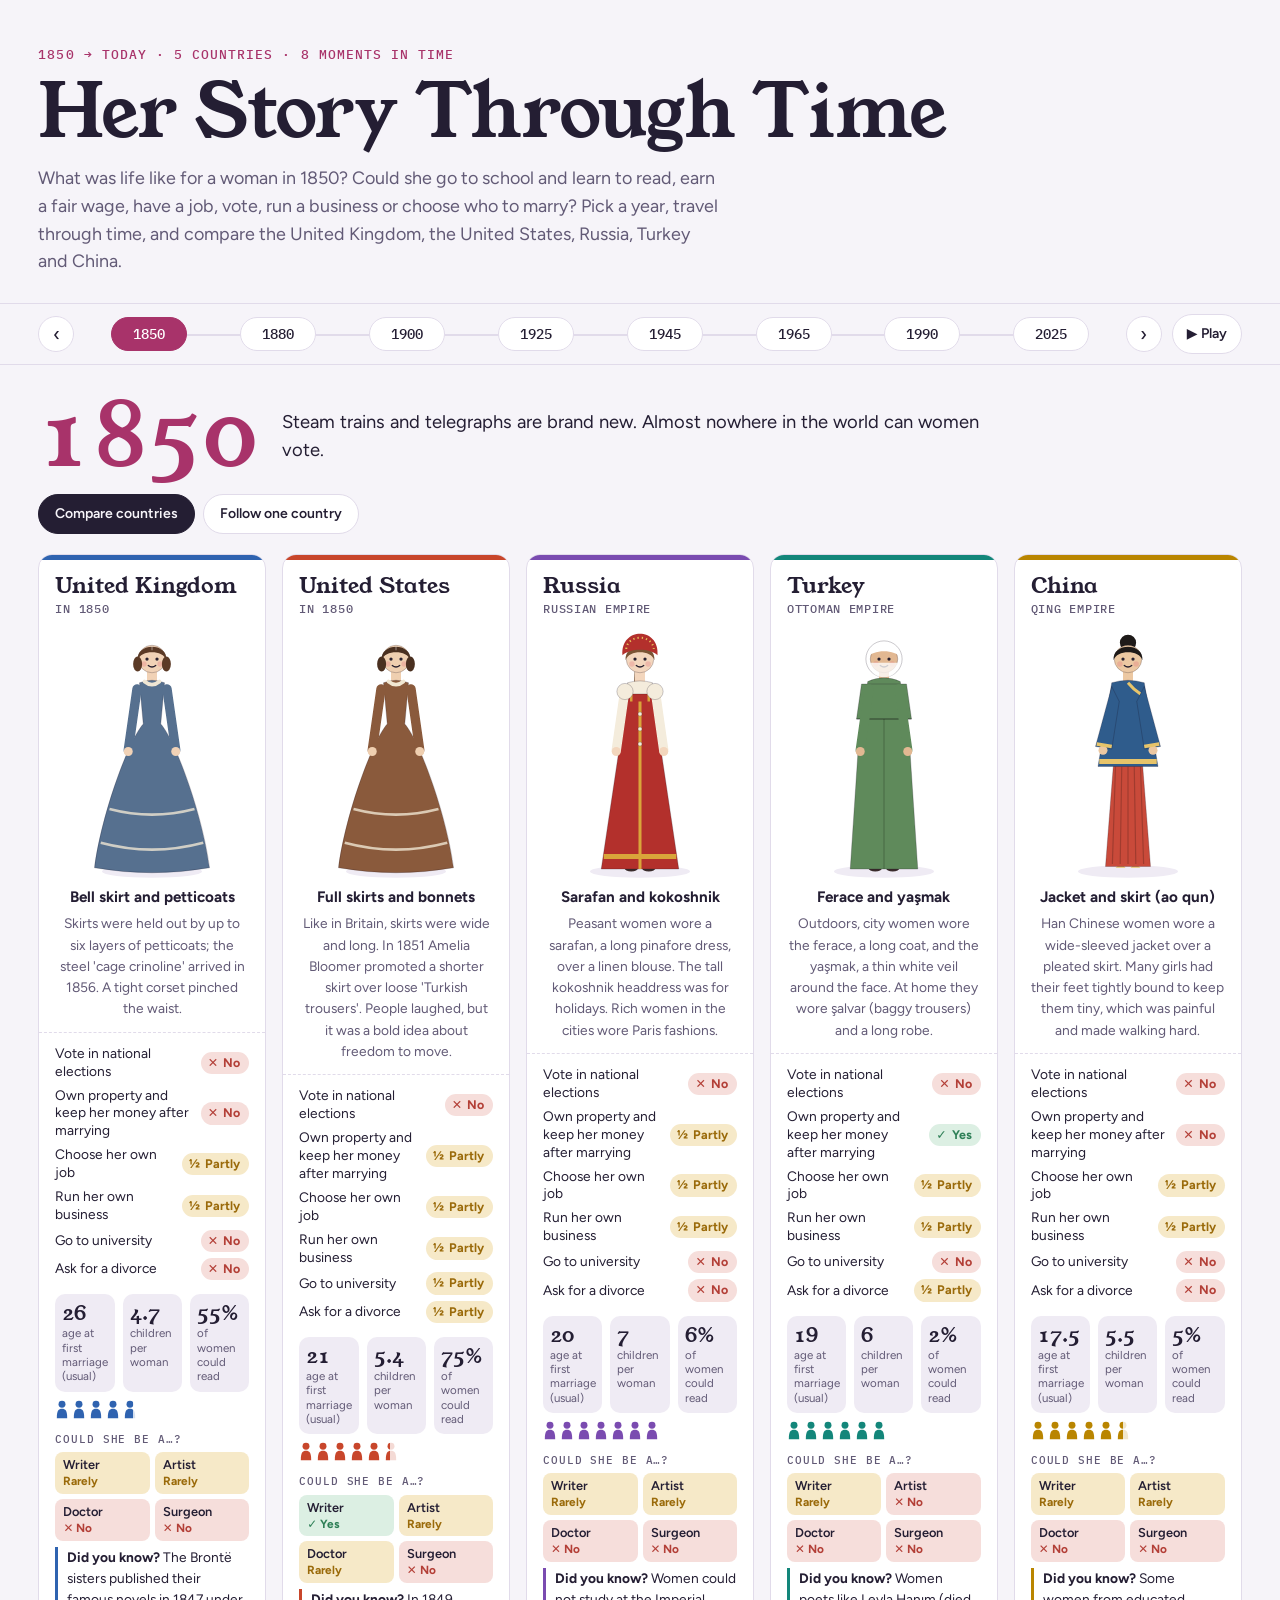
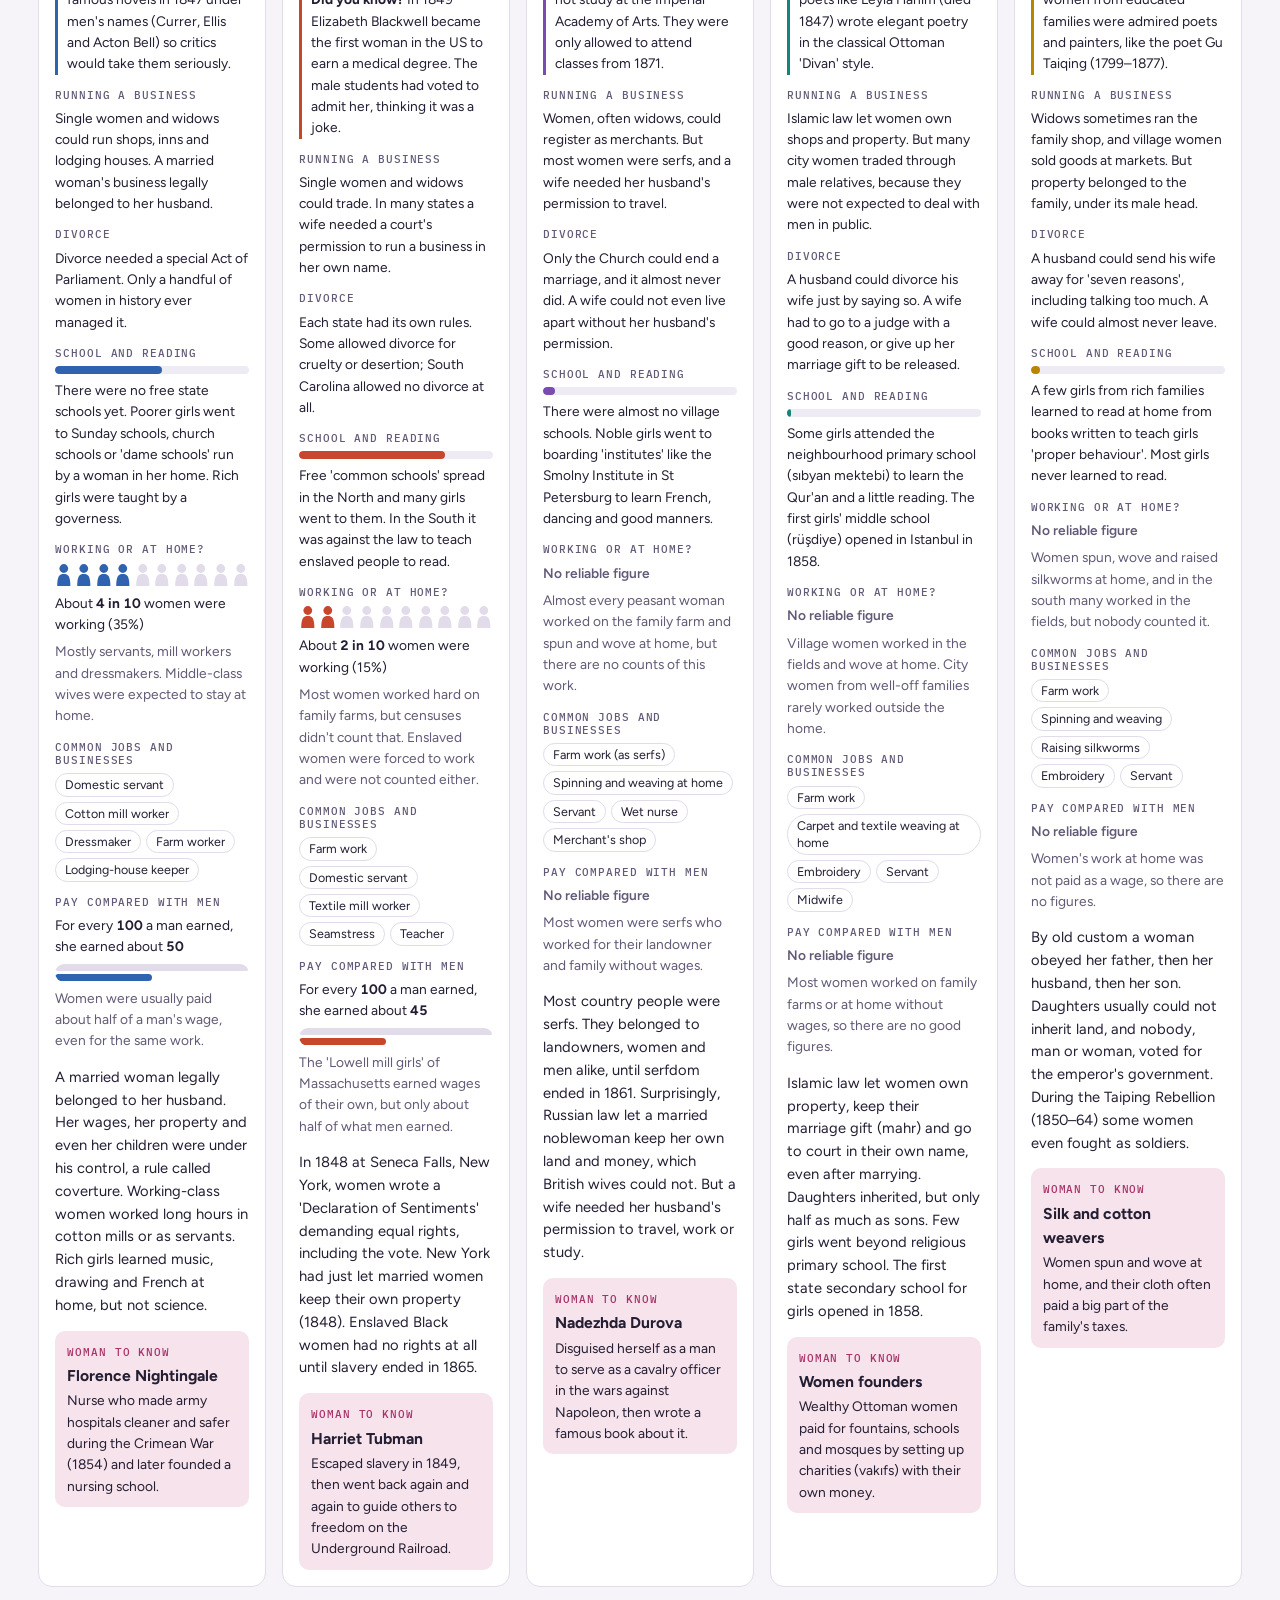
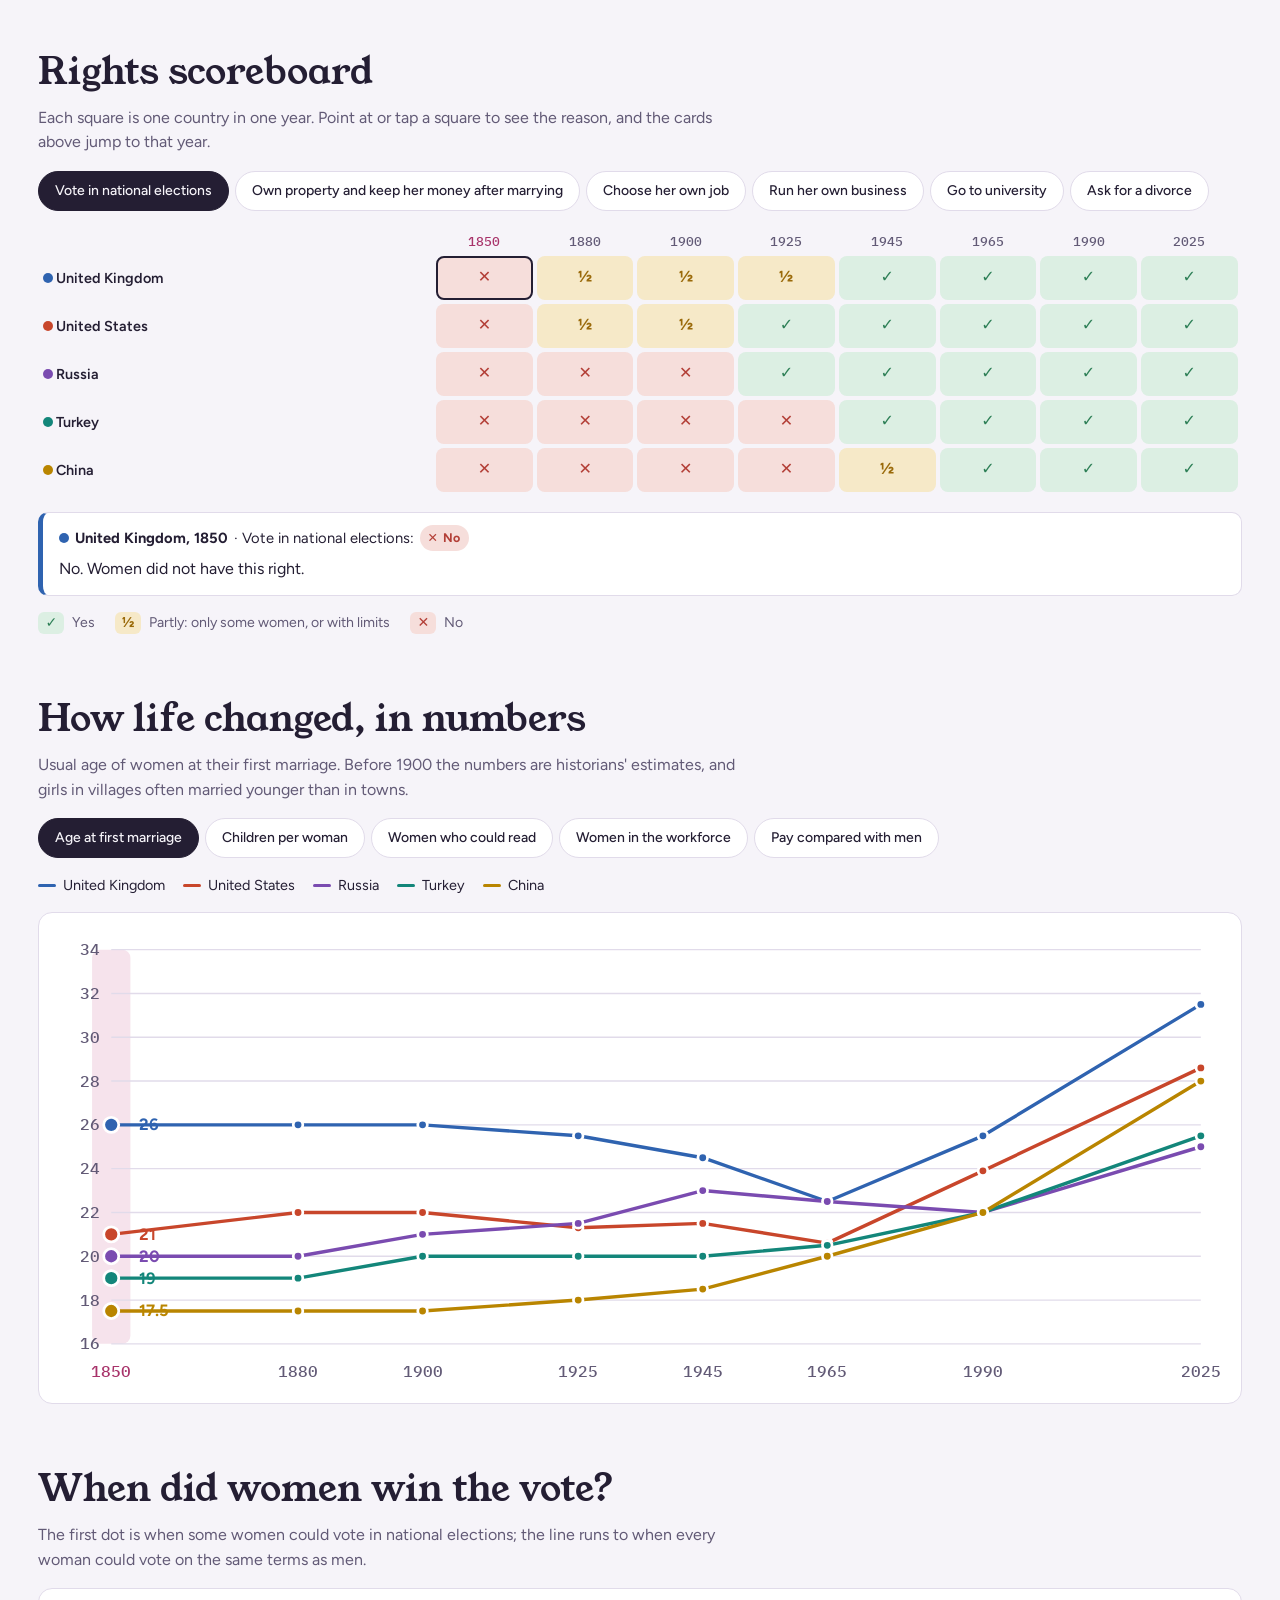
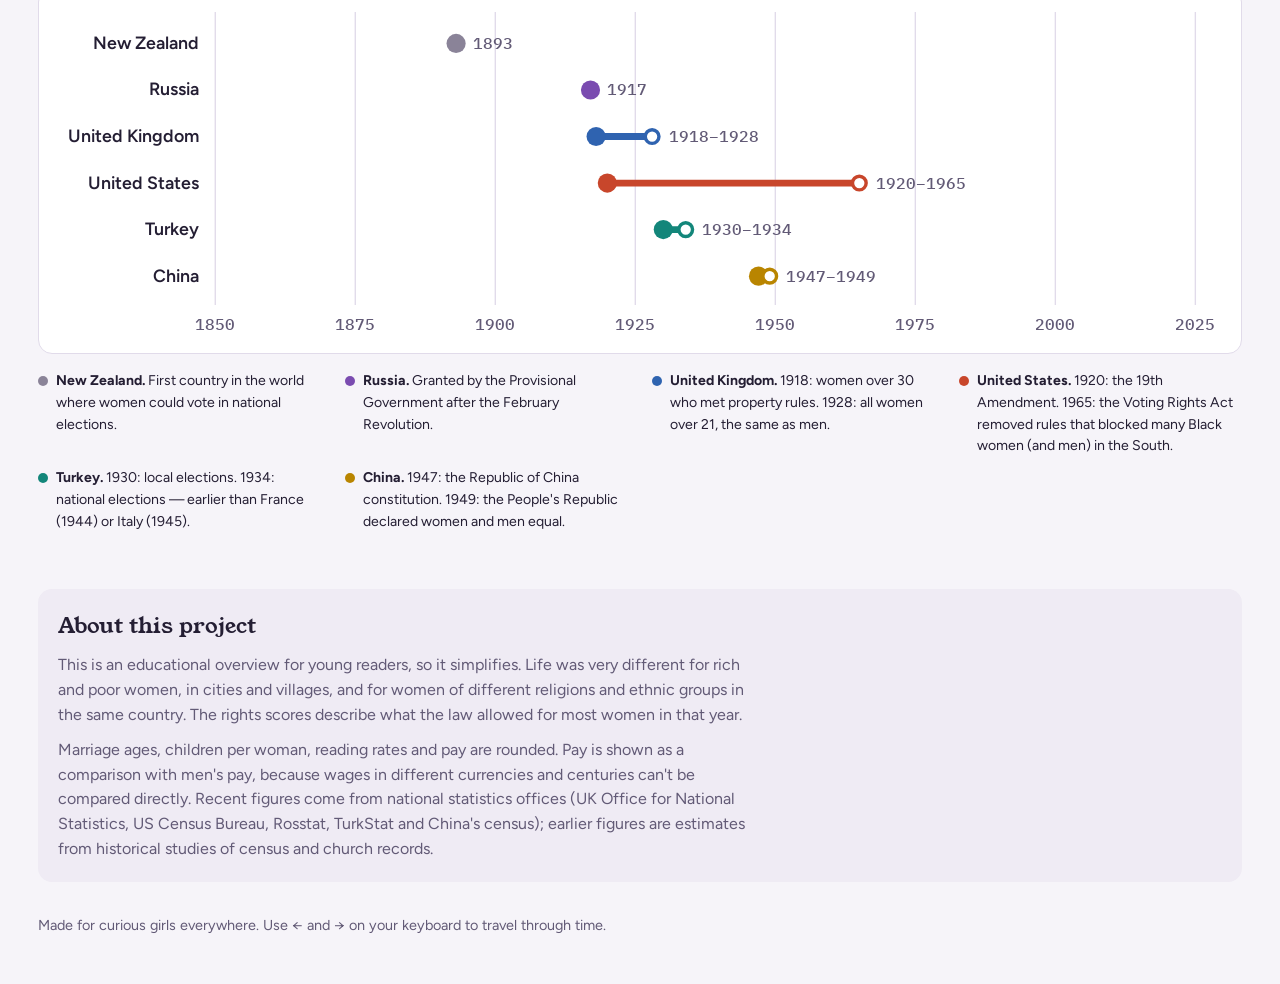
==== commit 9c799c85: "Explain every scoreboard rating and add business notes Each card gets a 'Running a business' note. H" ====
--- a/index.html
+++ b/index.html
@@ -44,13 +44,14 @@
   <section class="panel" id="scoreboard">
     <div class="panel-head">
       <h2>Rights scoreboard</h2>
-      <p>Each square is one country in one year. Click a square to jump there.</p>
+      <p>Each square is one country in one year. Point at or tap a square to see the reason, and the cards above jump to that year.</p>
     </div>
     <div class="right-tabs" id="rightTabs" role="tablist" aria-label="Choose a right"></div>
     <div class="table-scroll"><table class="heat" id="heat"></table></div>
+    <div class="reason" id="reason" aria-live="polite"></div>
     <ul class="key">
       <li><span class="lvl lvl-2">✓</span> Yes</li>
-      <li><span class="lvl lvl-1">½</span> Partly, or only some women</li>
+      <li><span class="lvl lvl-1">½</span> Partly: only some women, or with limits</li>
       <li><span class="lvl lvl-0">✕</span> No</li>
     </ul>
   </section>
--- a/css/style.css
+++ b/css/style.css
@@ -161,6 +161,12 @@
 .ten { width: 100%; height: auto; }
 .ten circle, .ten path { fill: var(--line); }
 .ten.on circle, .ten.on path { fill: var(--cc); }
+.careers { list-style: none; margin: 0; padding: 0; display: grid; grid-template-columns: repeat(2, minmax(0, 1fr)); gap: 5px; }
+.careers li { display: grid; gap: 1px; border-radius: 8px; padding: 5px 8px; font-size: .8rem; line-height: 1.25; }
+.careers li span { color: var(--ink); font-weight: 600; }
+.careers b { font-size: .74rem; font-weight: 700; }
+.did { border-left: 3px solid var(--cc); padding-left: 9px; }
+.did-label { font-weight: 700; }
 .fact { display: grid; gap: 6px; font-size: .86rem; }
 .fact h4 { margin: 0; font: 500 11px/1.2 var(--mono); letter-spacing: .08em; text-transform: uppercase; color: var(--muted); }
 .meter, .pay-bars { position: relative; display: block; height: 8px; background: var(--sunk); border-radius: 99px; overflow: hidden; }
@@ -200,6 +206,8 @@
 .lvl-2, .heat .lvl-2 { background: var(--yes-bg); color: var(--yes); }
 .lvl-1, .heat .lvl-1 { background: var(--part-bg); color: var(--part); }
 .lvl-0, .heat .lvl-0 { background: var(--no-bg); color: var(--no); }
+.reason { background: var(--surface); border: 1px solid var(--line); border-left: 5px solid var(--cc, var(--accent)); border-radius: 10px; padding: 12px 16px; display: grid; gap: 6px; min-height: 84px; }
+.reason-head { display: flex; flex-wrap: wrap; align-items: center; gap: 6px; font-size: .92rem; }
 .key { list-style: none; margin: 0; padding: 0; display: flex; flex-wrap: wrap; gap: 8px 20px; font-size: .88rem; color: var(--muted); }
 .key li { display: inline-flex; align-items: center; gap: 8px; }
 .key .lvl { width: 26px; height: 22px; border-radius: 6px; display: inline-grid; place-items: center; font-weight: 800; }
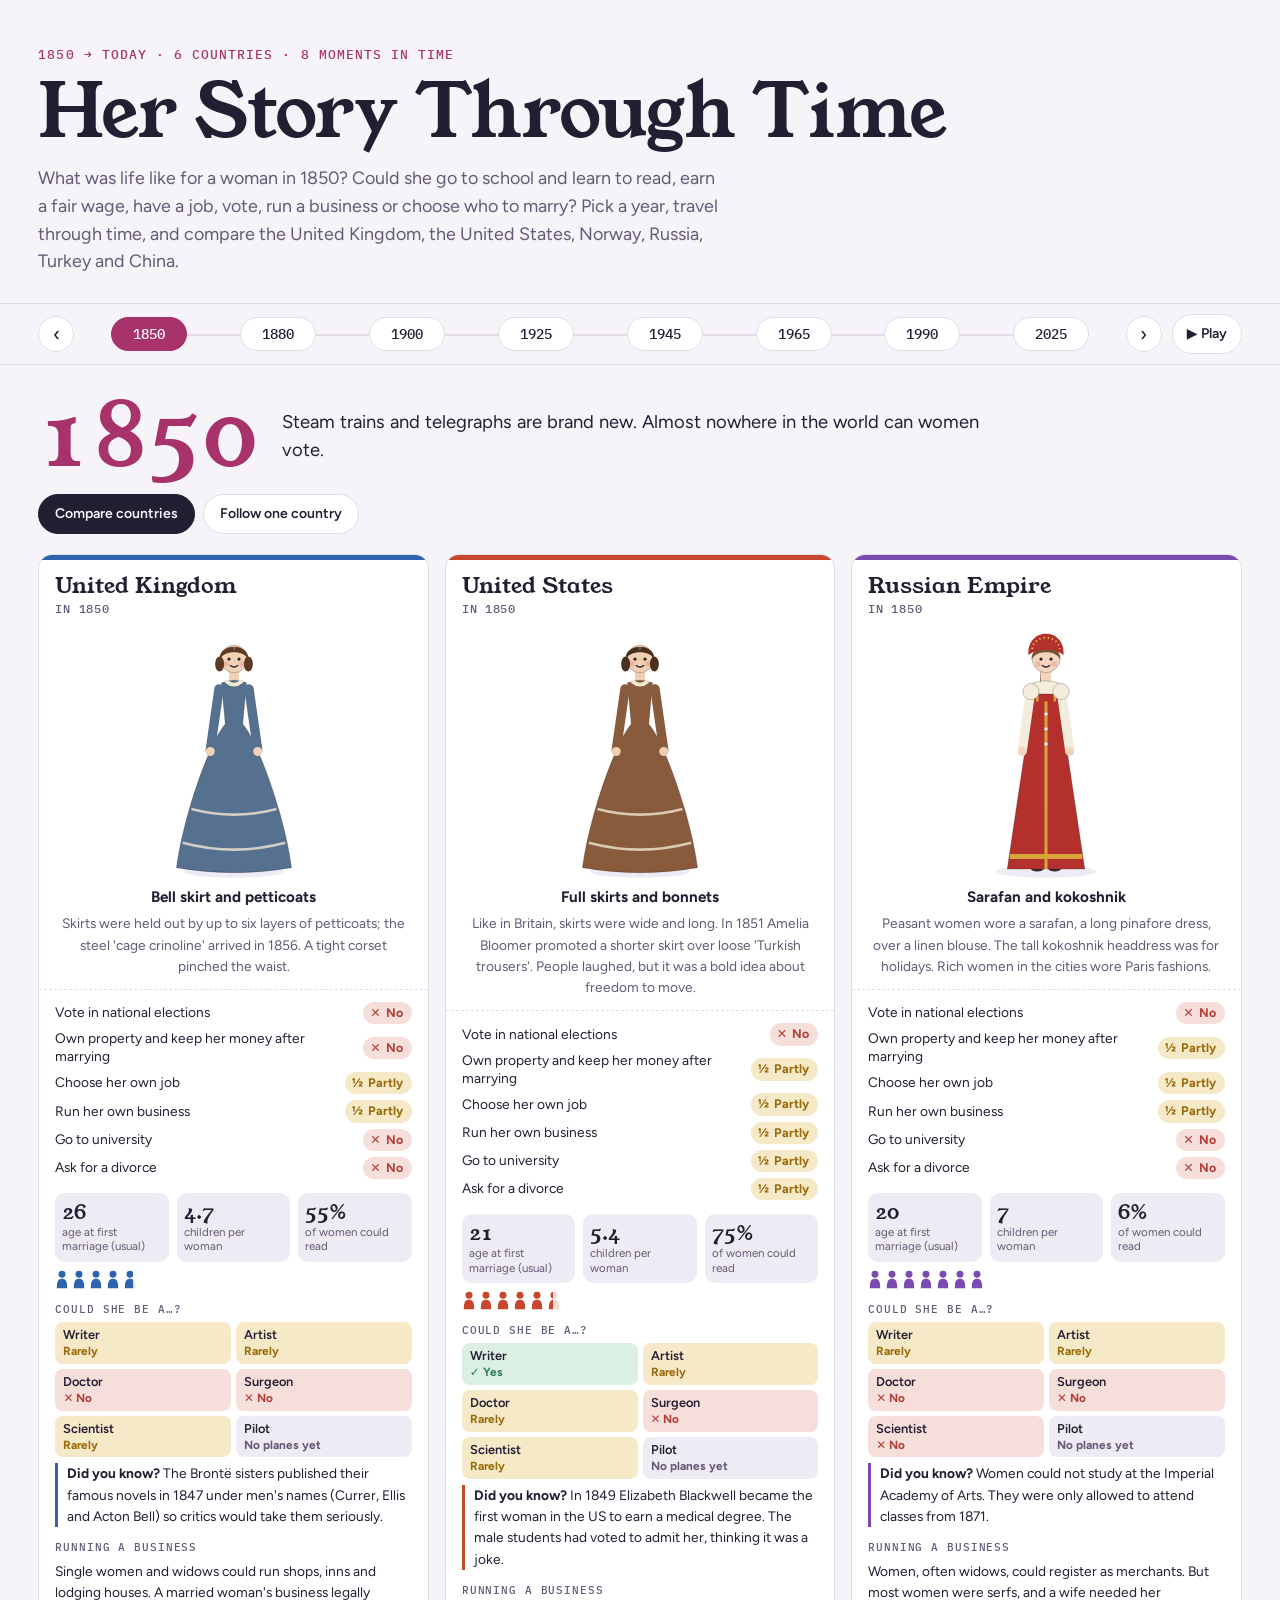
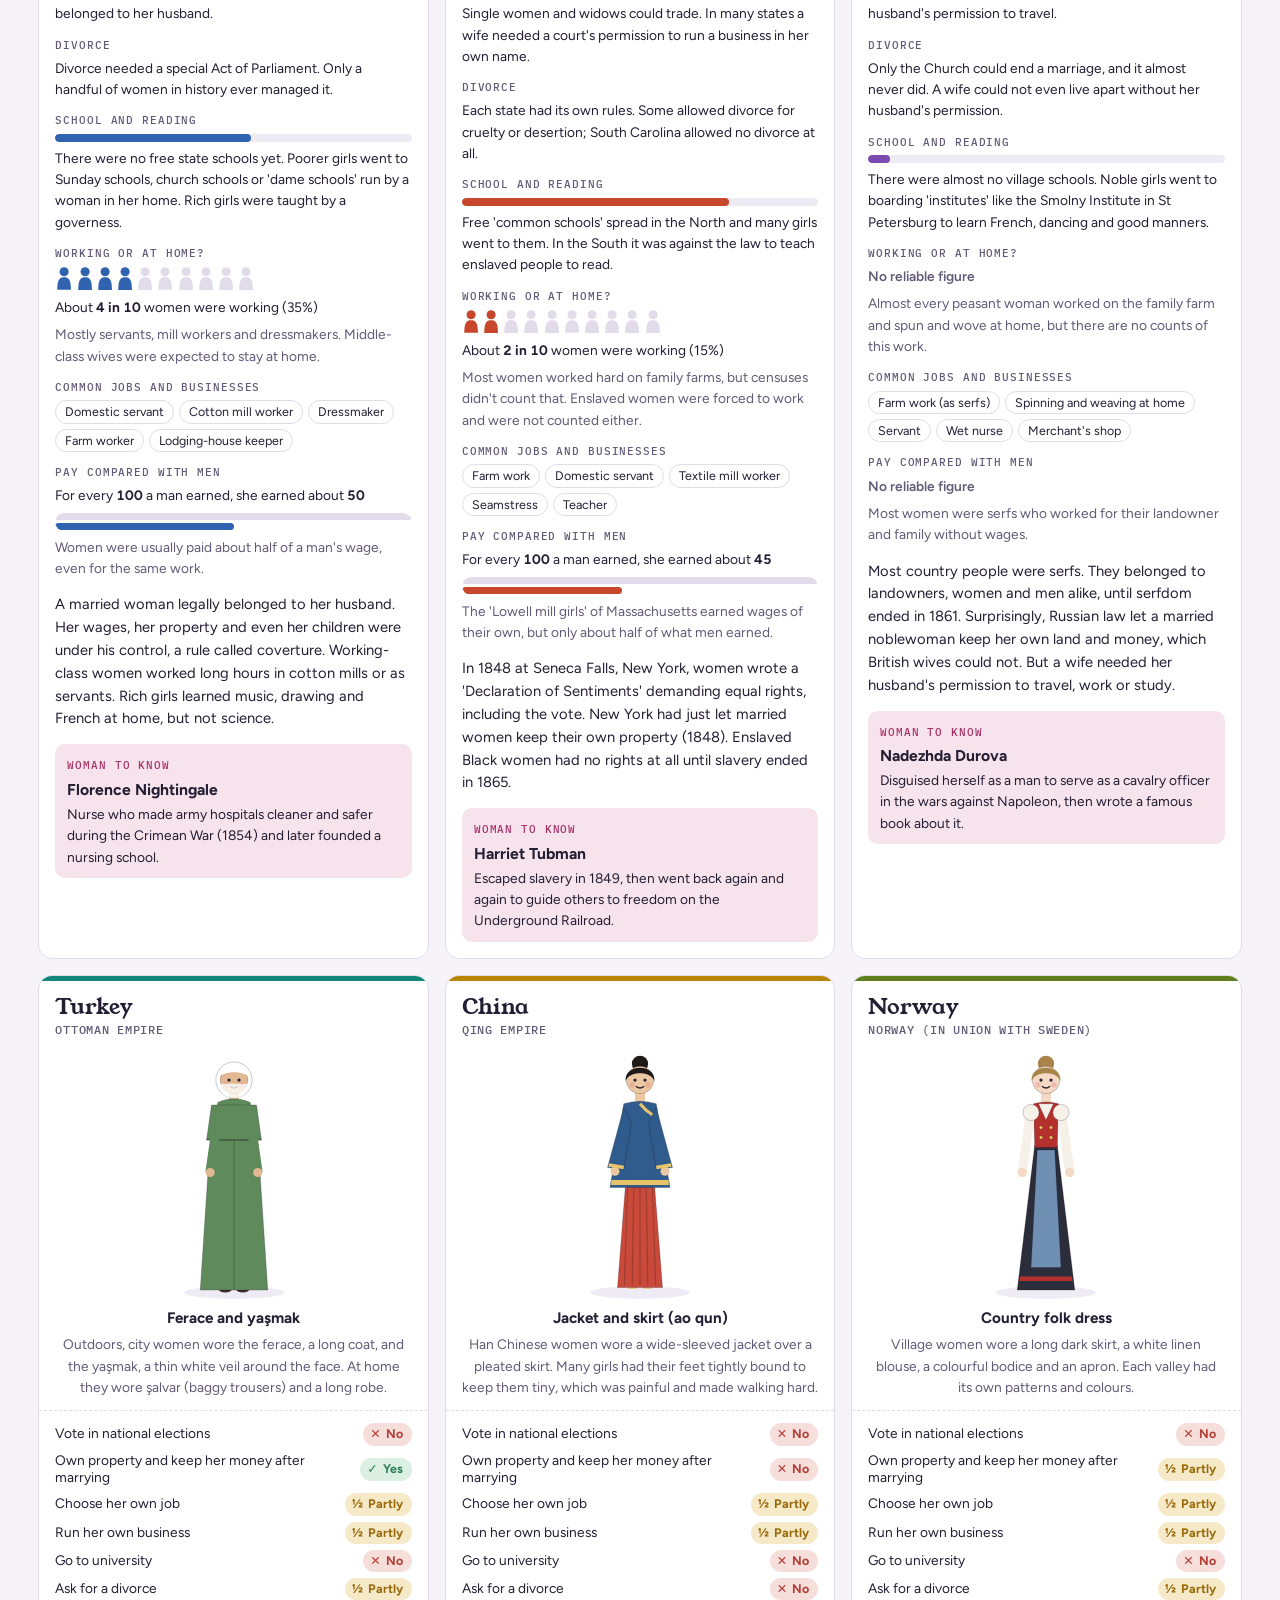
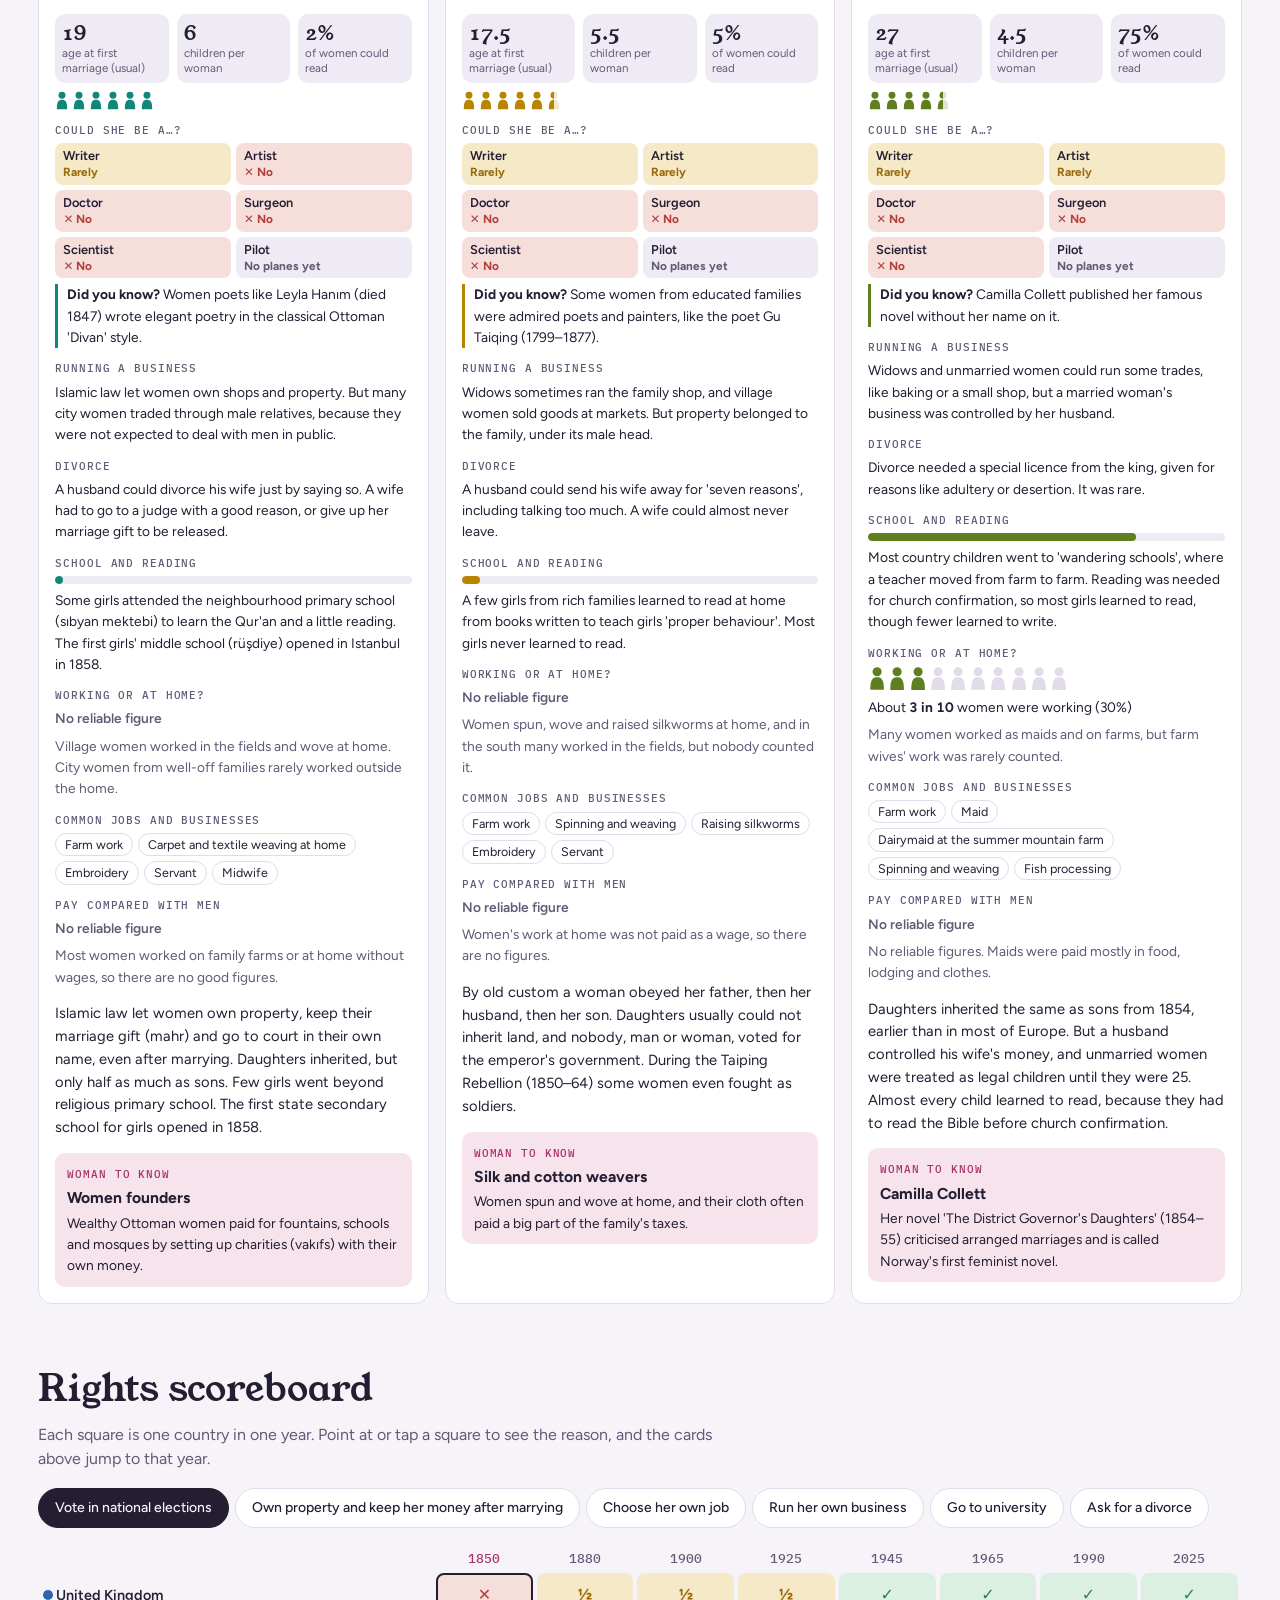
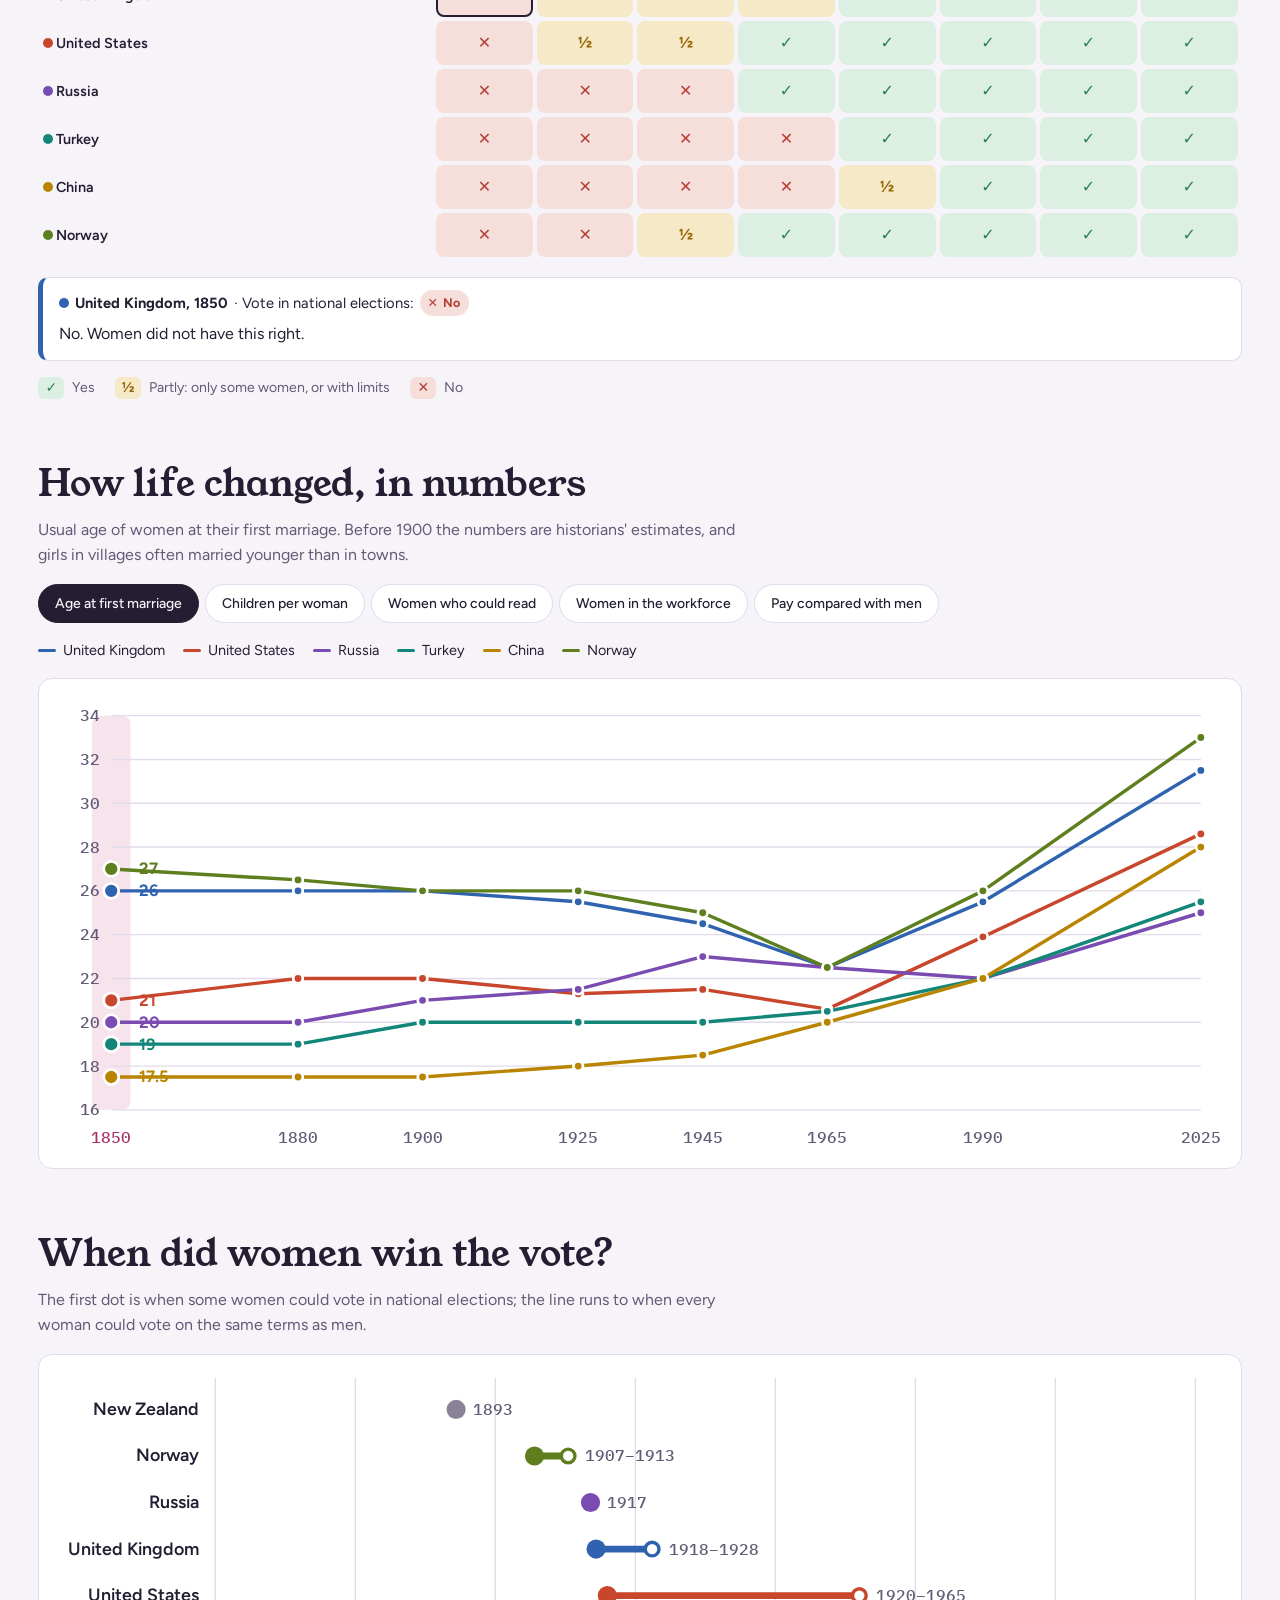
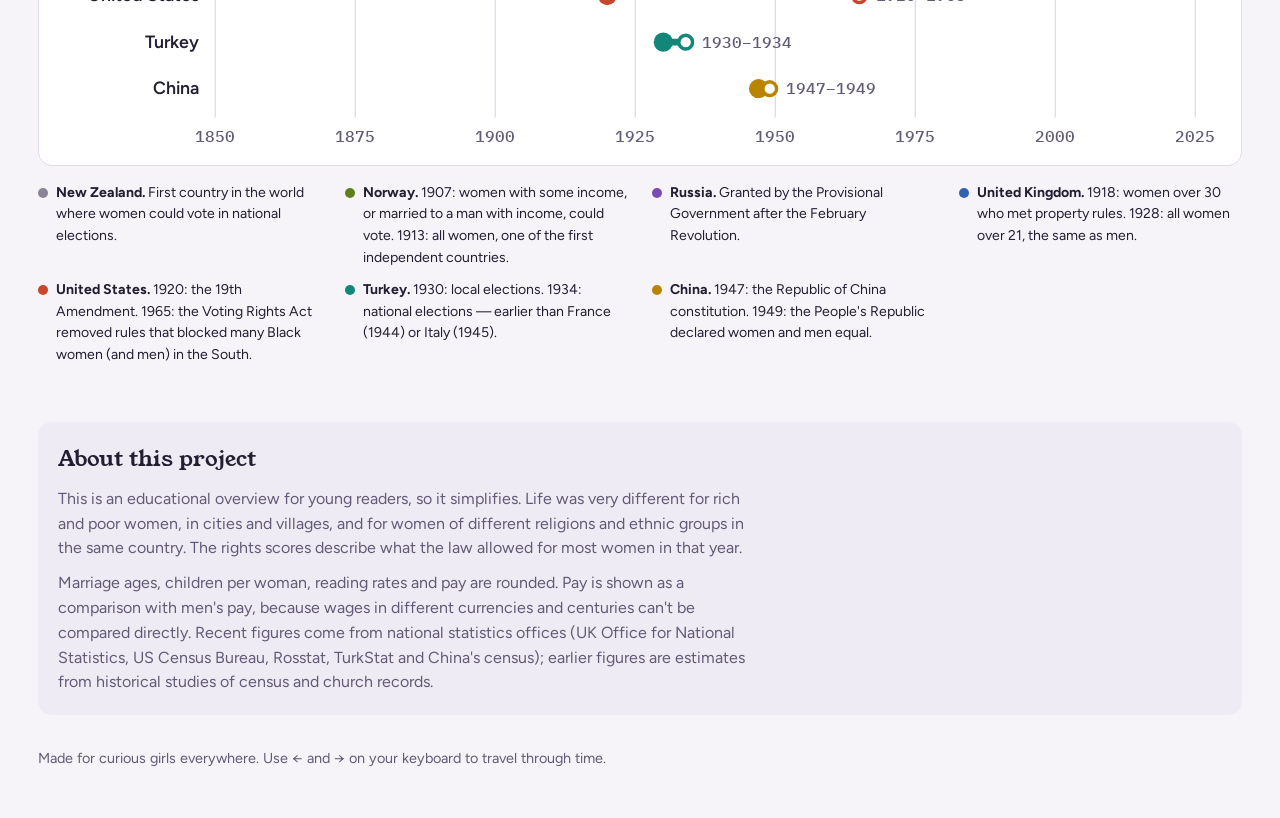
==== commit d5e39b86: "Add Norway as a sixth country Full content for all eight eras: rights, divorce, business, careers, s" ====
--- a/index.html
+++ b/index.html
@@ -13,9 +13,9 @@
 <body>
 <!--BODY-->
 <header class="hero wrap">
-  <p class="eyebrow">1850 → today · 5 countries · 8 moments in time</p>
+  <p class="eyebrow">1850 → today · 6 countries · 8 moments in time</p>
   <h1>Her Story Through Time</h1>
-  <p class="lede">What was life like for a woman in 1850? Could she go to school and learn to read, earn a fair wage, have a job, vote, run a business or choose who to marry? Pick a year, travel through time, and compare the United Kingdom, the United States, Russia, Turkey and China.</p>
+  <p class="lede">What was life like for a woman in 1850? Could she go to school and learn to read, earn a fair wage, have a job, vote, run a business or choose who to marry? Pick a year, travel through time, and compare the United Kingdom, the United States, Norway, Russia, Turkey and China.</p>
 </header>
 
 <nav class="timebar" aria-label="Choose a year">
--- a/css/style.css
+++ b/css/style.css
@@ -20,6 +20,7 @@
   --c-russia: #7a4bb0;
   --c-turkey: #13867a;
   --c-china: #b98500;
+  --c-norway: #5f7f1f;
   --c-nz: #8a8398;
 
   --display: "Young Serif", Georgia, "Times New Roman", serif;
@@ -34,7 +35,7 @@
     --paper: #16131d; --surface: #201c2a; --sunk: #2a2537; --ink: #f0ebf7; --muted: #aaa1bf; --line: #353046;
     --accent: #ee7fb0; --accent-soft: #3d2433; --on-accent: #1a1220;
     --yes: #6ccf98; --yes-bg: #1f3a2c; --part: #e8b955; --part-bg: #3d321a; --no: #f08279; --no-bg: #43231f;
-    --c-uk: #7aa7ec; --c-usa: #f2846a; --c-russia: #b796ea; --c-turkey: #4cc7b7; --c-china: #e8bd4a; --c-nz: #8f889e;
+    --c-uk: #7aa7ec; --c-usa: #f2846a; --c-russia: #b796ea; --c-turkey: #4cc7b7; --c-china: #e8bd4a; --c-norway: #a8cc5c; --c-nz: #8f889e;
     color-scheme: dark;
   }
 }
@@ -42,7 +43,7 @@
   --paper: #16131d; --surface: #201c2a; --sunk: #2a2537; --ink: #f0ebf7; --muted: #aaa1bf; --line: #353046;
   --accent: #ee7fb0; --accent-soft: #3d2433; --on-accent: #1a1220;
   --yes: #6ccf98; --yes-bg: #1f3a2c; --part: #e8b955; --part-bg: #3d321a; --no: #f08279; --no-bg: #43231f;
-  --c-uk: #7aa7ec; --c-usa: #f2846a; --c-russia: #b796ea; --c-turkey: #4cc7b7; --c-china: #e8bd4a; --c-nz: #8f889e;
+  --c-uk: #7aa7ec; --c-usa: #f2846a; --c-russia: #b796ea; --c-turkey: #4cc7b7; --c-china: #e8bd4a; --c-norway: #a8cc5c; --c-nz: #8f889e;
   color-scheme: dark;
 }
 
@@ -123,7 +124,7 @@
 
 /* Cards */
 .cards { display: grid; grid-template-columns: repeat(auto-fill, minmax(236px, 1fr)); gap: 16px; }
-@media (min-width: 1200px) { .cards.compare { grid-template-columns: repeat(5, minmax(0, 1fr)); } }
+@media (min-width: 900px) { .cards.compare { grid-template-columns: repeat(3, minmax(0, 1fr)); } }
 .card {
   background: var(--surface); border: 1px solid var(--line); border-radius: var(--radius);
   display: flex; flex-direction: column; min-width: 0; overflow: hidden;
@@ -165,6 +166,7 @@
 .careers li { display: grid; gap: 1px; border-radius: 8px; padding: 5px 8px; font-size: .8rem; line-height: 1.25; }
 .careers li span { color: var(--ink); font-weight: 600; }
 .careers b { font-size: .74rem; font-weight: 700; }
+.pill-none { background: var(--sunk); color: var(--muted); }
 .did { border-left: 3px solid var(--cc); padding-left: 9px; }
 .did-label { font-weight: 700; }
 .fact { display: grid; gap: 6px; font-size: .86rem; }
@@ -223,6 +225,8 @@
 .chart-wrap .band-label { fill: var(--accent); }
 .chart-wrap .series { fill: none; stroke-width: 2.5; stroke-linejoin: round; stroke-linecap: round; }
 .chart-wrap .pt { stroke: var(--surface); stroke-width: 2; }
+.chart-wrap .nodata-title { font: 600 12px var(--body); fill: var(--ink); }
+.chart-wrap .nodata-label { font: 600 12px var(--body); }
 .chart-wrap .pt-label { font: 700 12px var(--body); }
 
 .vote-line { overflow-x: auto; background: var(--surface); border: 1px solid var(--line); border-radius: var(--radius); padding: 12px; }
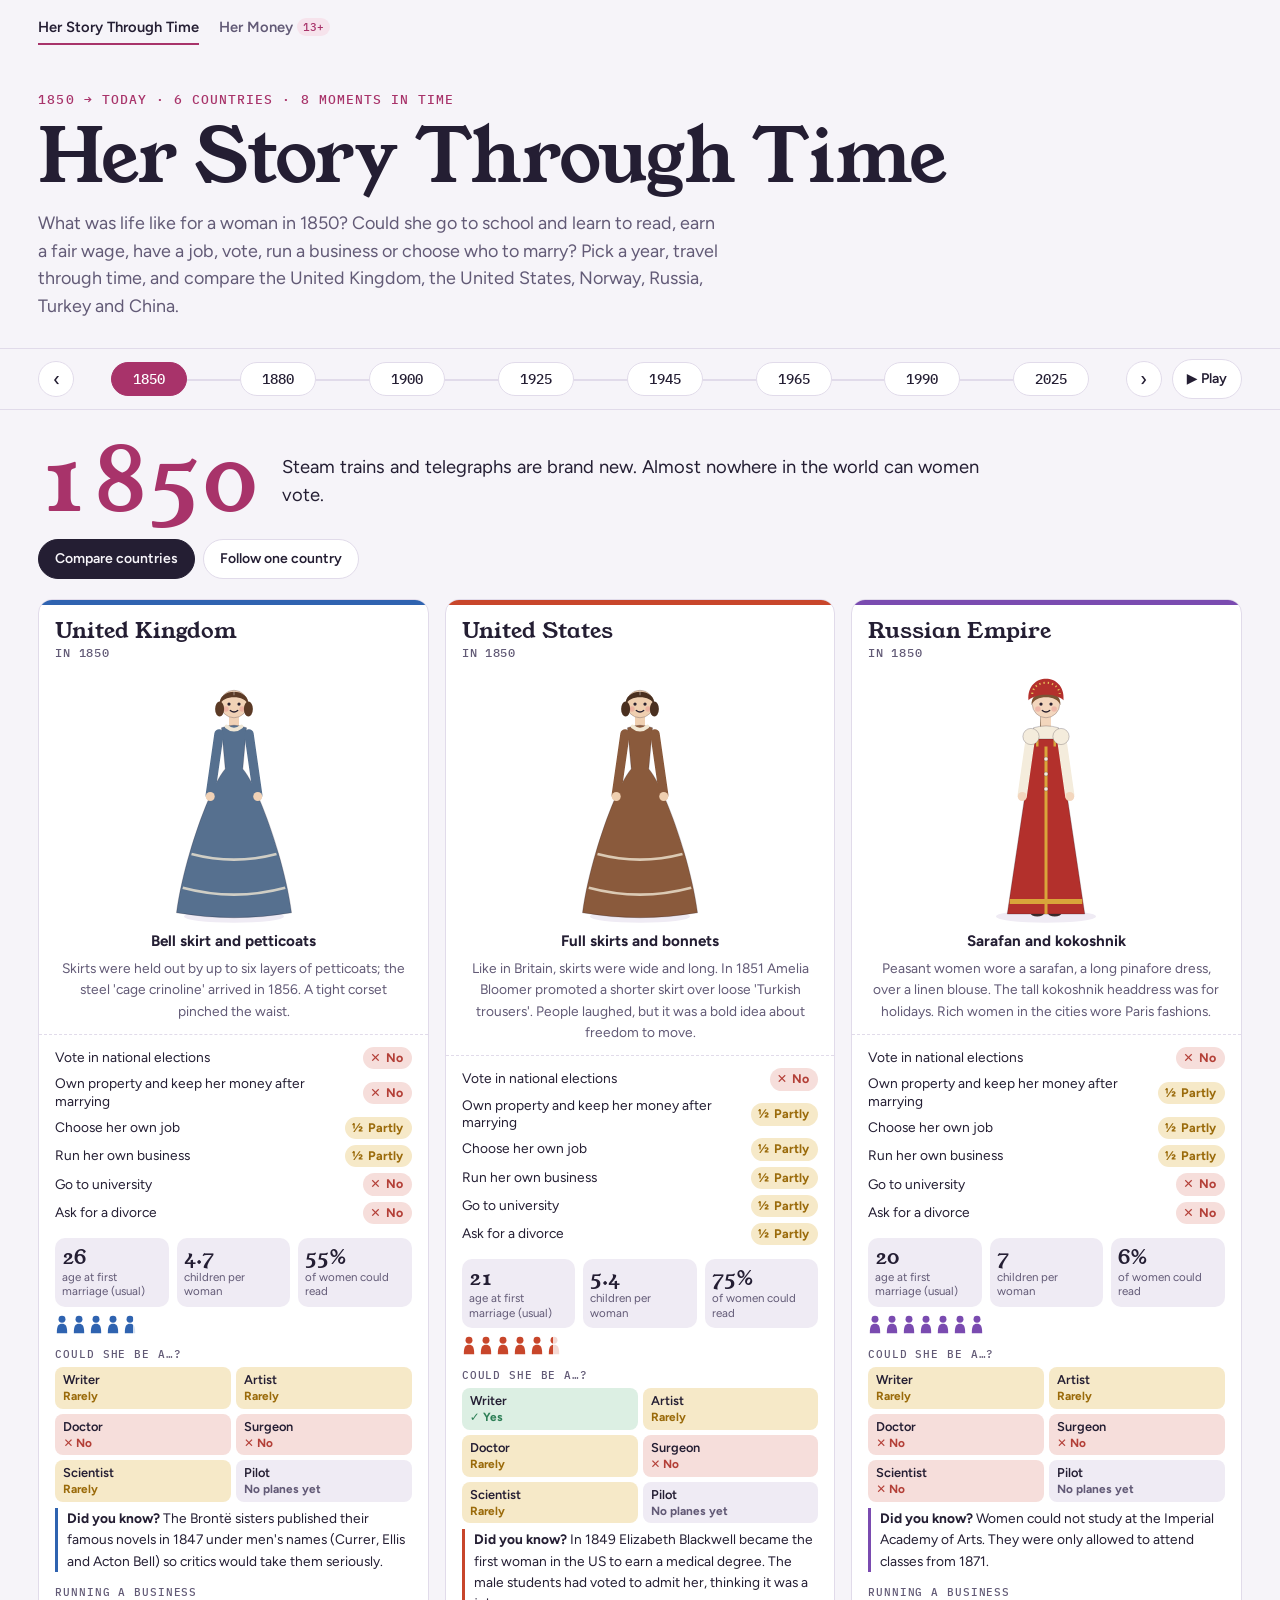
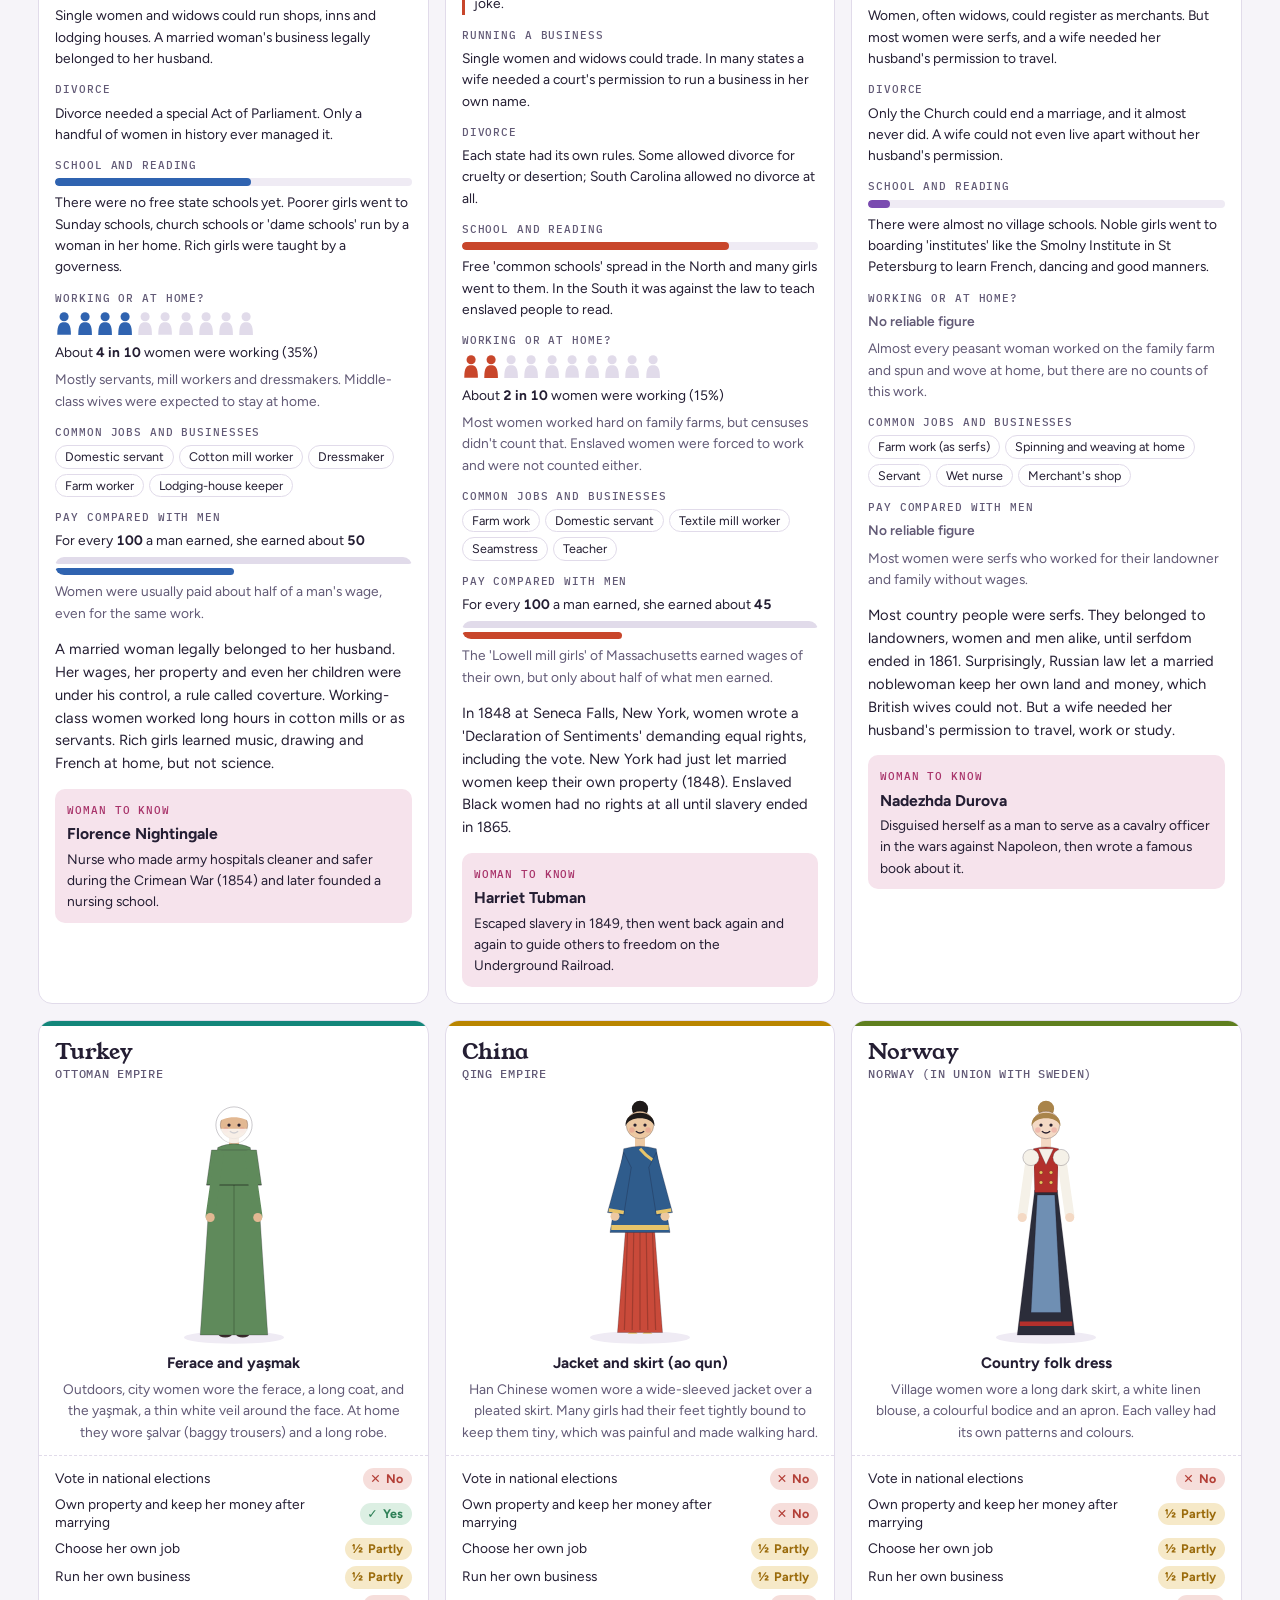
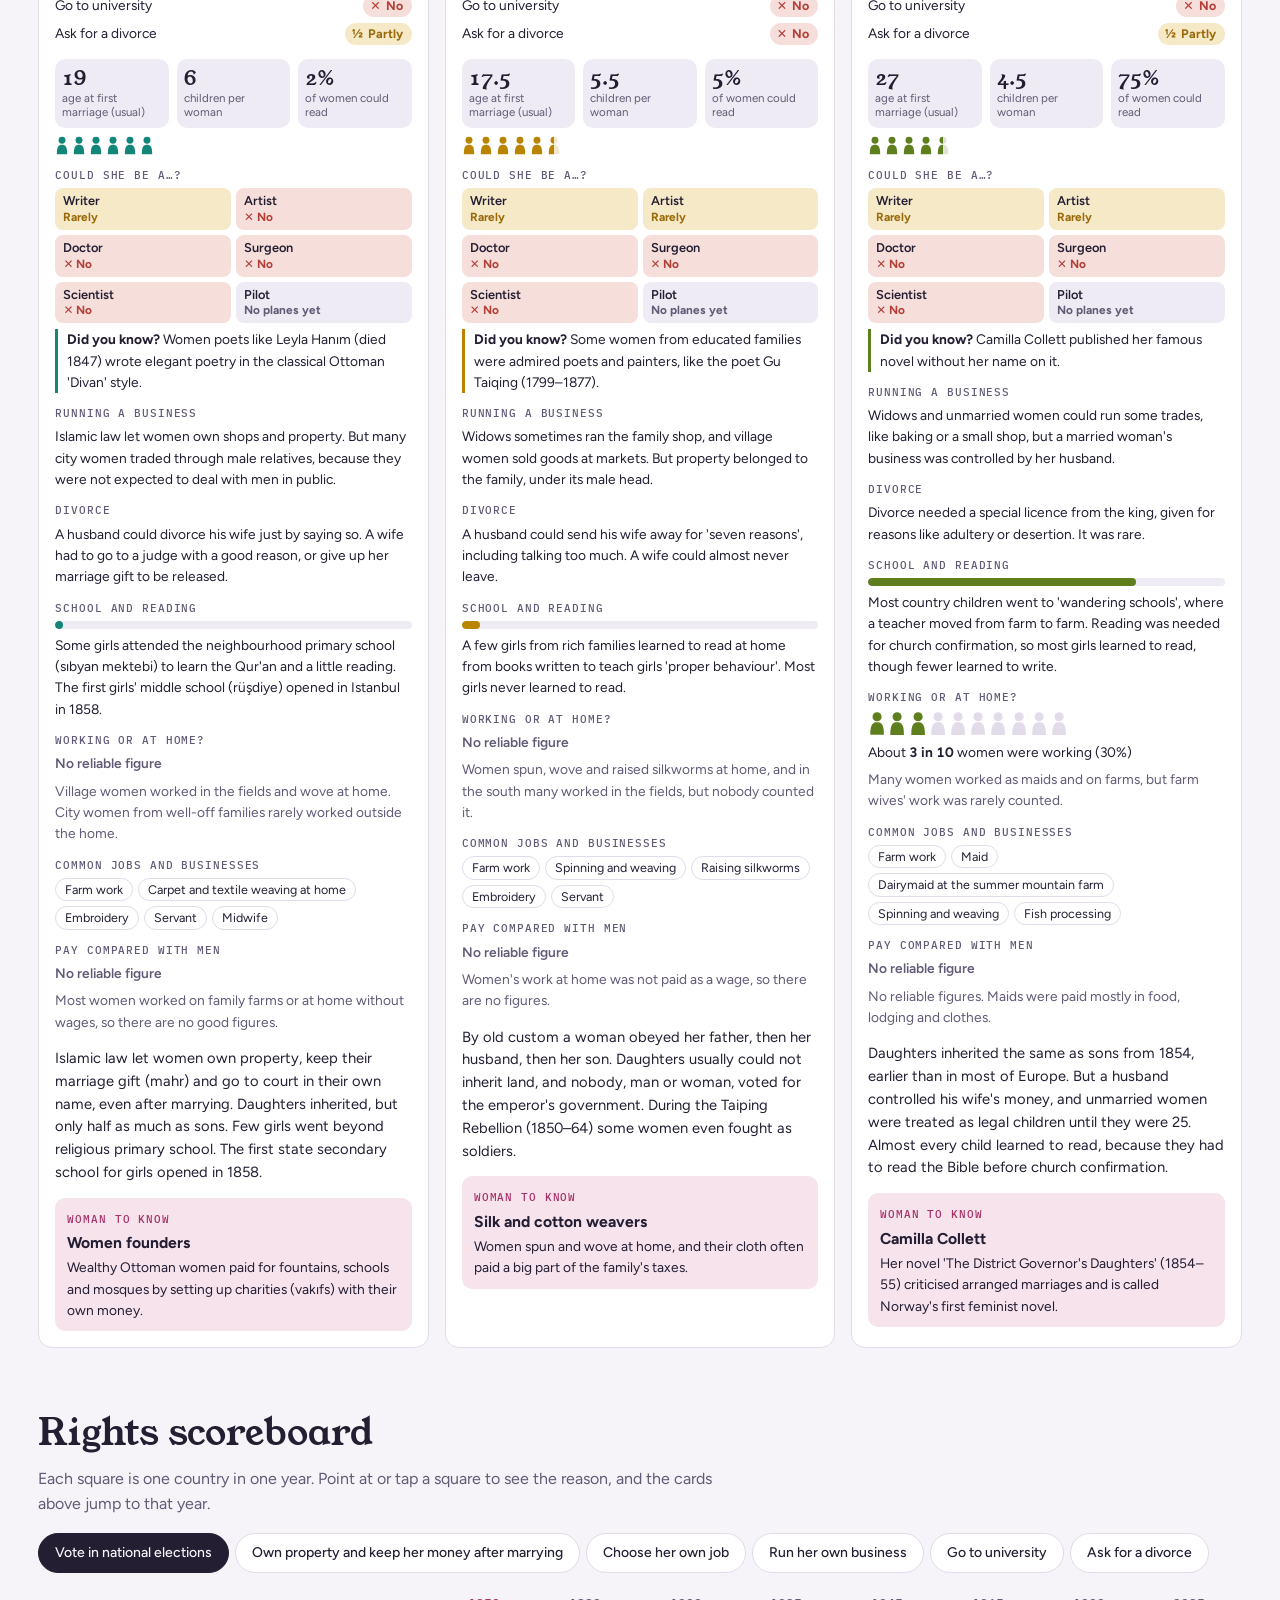
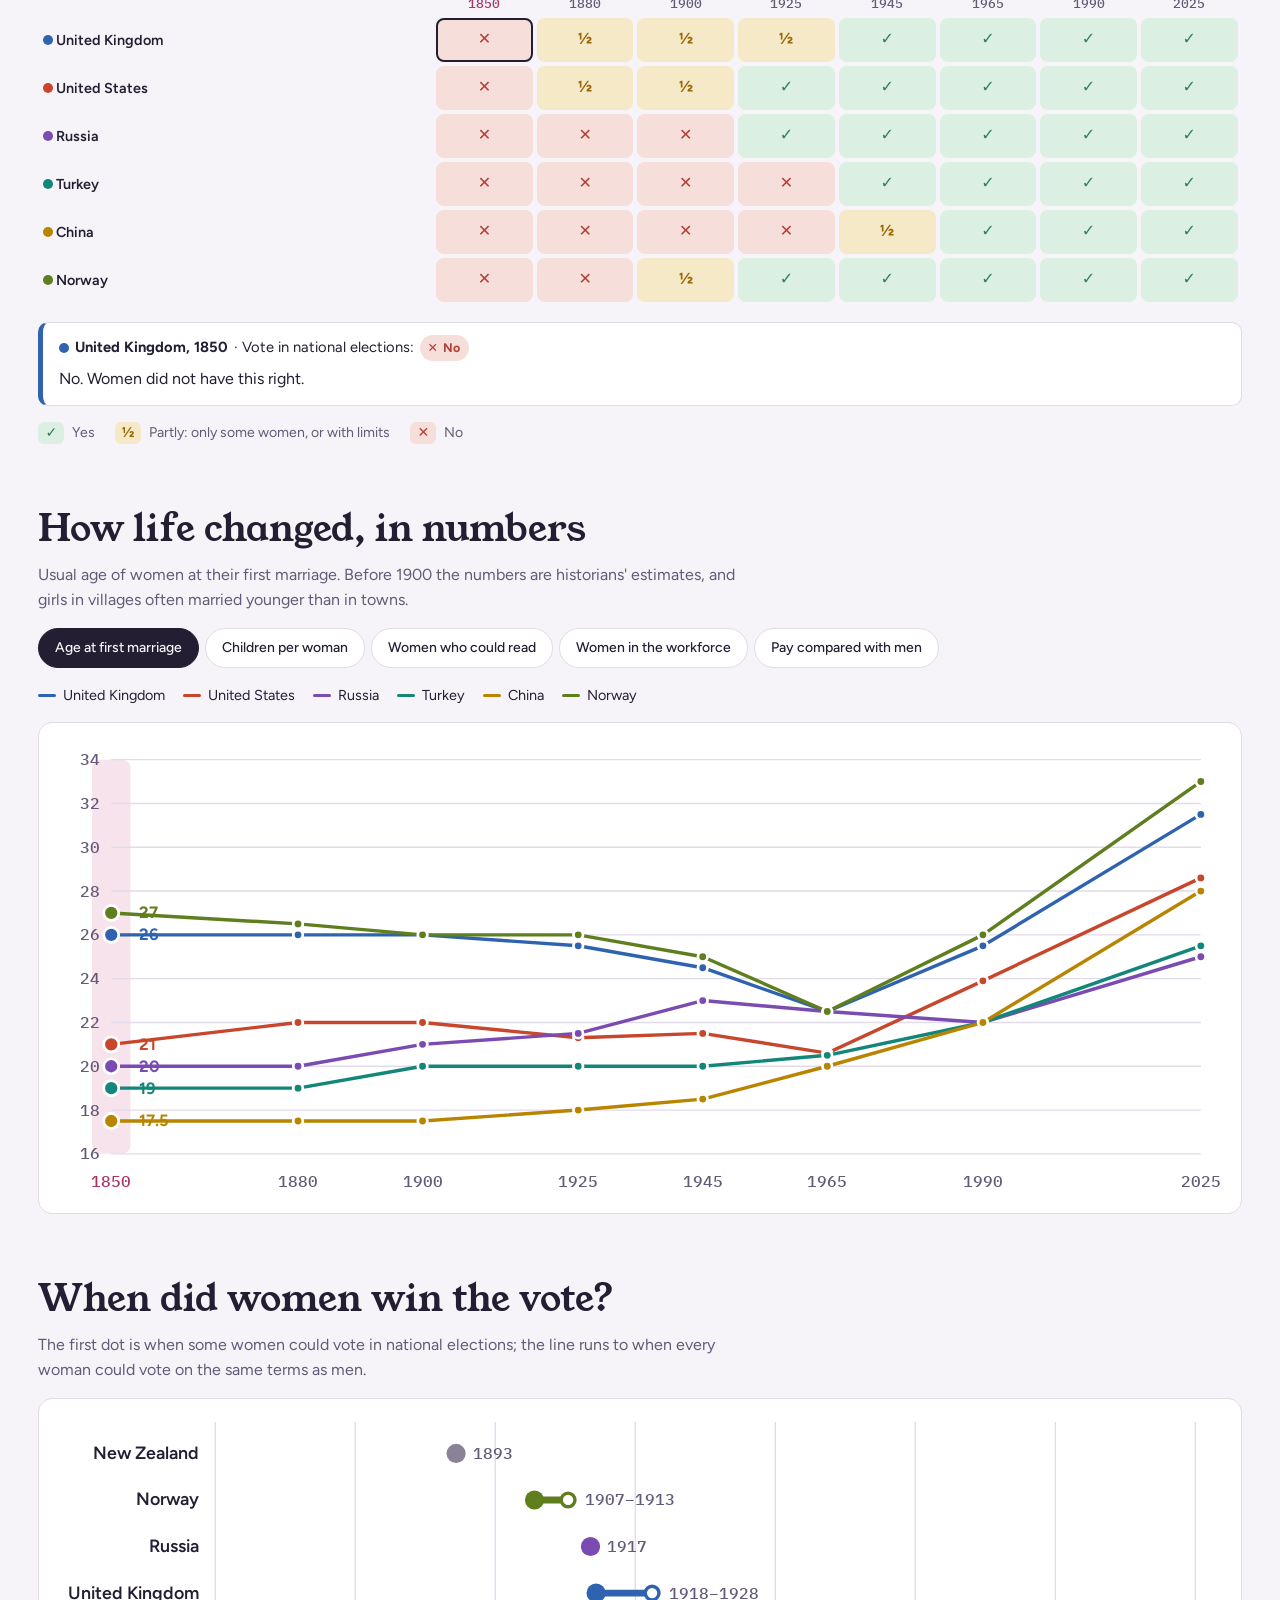
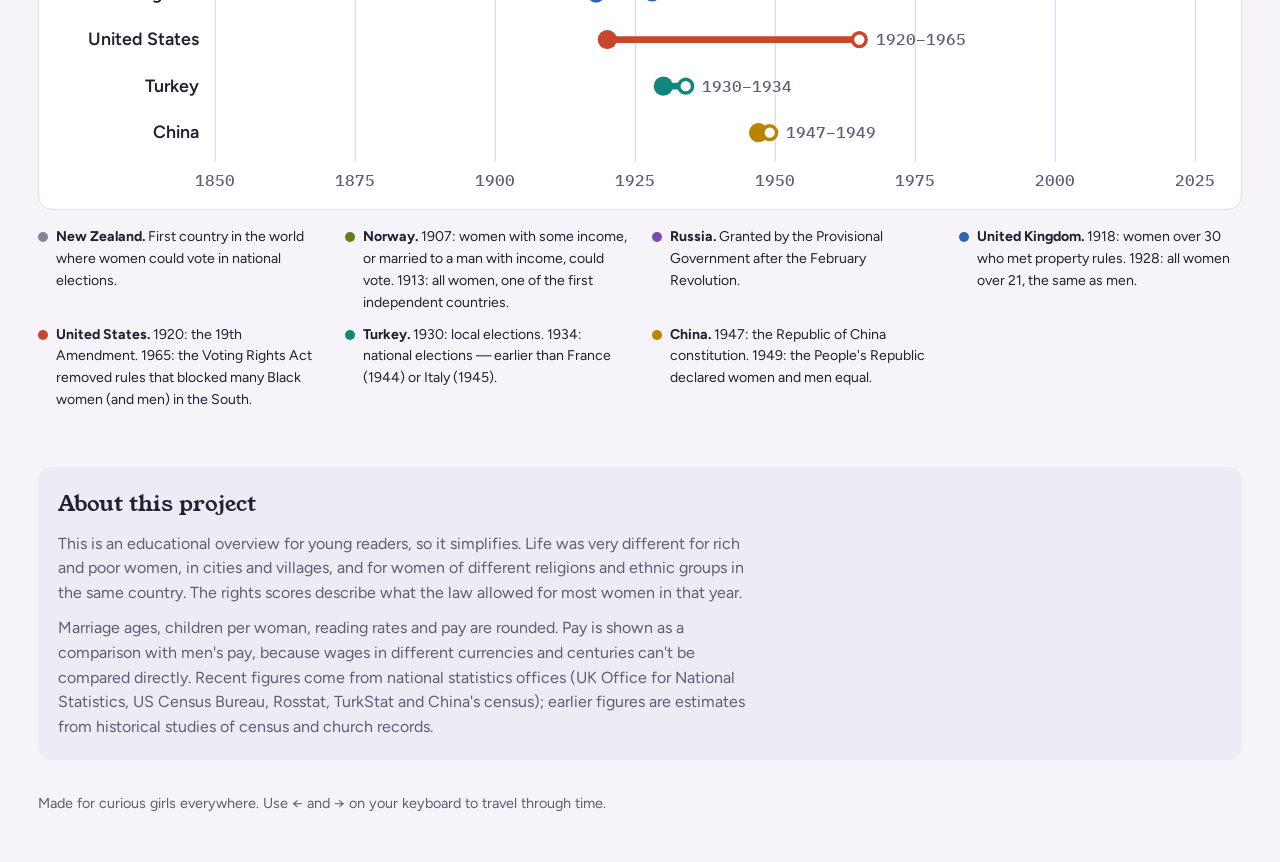
==== commit bcf9ac19: "Add 'Her Money' page for ages 13+ (UK) A second page on why women in the UK end up with less money: " ====
--- a/index.html
+++ b/index.html
@@ -12,6 +12,10 @@
 </head>
 <body>
 <!--BODY-->
+<nav class="site-nav wrap" aria-label="Pages">
+  <a href="index.html" aria-current="page">Her Story Through Time</a>
+  <a href="her-money.html">Her Money <span class="age-tag">13+</span></a>
+</nav>
 <header class="hero wrap">
   <p class="eyebrow">1850 → today · 6 countries · 8 moments in time</p>
   <h1>Her Story Through Time</h1>
--- a/css/style.css
+++ b/css/style.css
@@ -61,6 +61,13 @@
 p { margin: 0; }
 button { font: inherit; color: inherit; }
 :focus-visible { outline: 3px solid var(--accent); outline-offset: 2px; border-radius: 6px; }
+
+/* Page links */
+.site-nav { display: flex; flex-wrap: wrap; gap: 6px 20px; padding-block: 16px 0; font-weight: 600; font-size: .92rem; }
+.site-nav a { color: var(--muted); text-decoration: none; padding-bottom: 4px; border-bottom: 2px solid transparent; }
+.site-nav a:hover { color: var(--ink); }
+.site-nav a[aria-current="page"] { color: var(--ink); border-bottom-color: var(--accent); }
+.age-tag { font: 500 11px/1 var(--mono); background: var(--accent-soft); color: var(--accent); padding: 2px 6px; border-radius: 99px; vertical-align: 1px; }
 
 /* Hero */
 .hero { padding-block: 48px 28px; display: grid; gap: 14px; }
